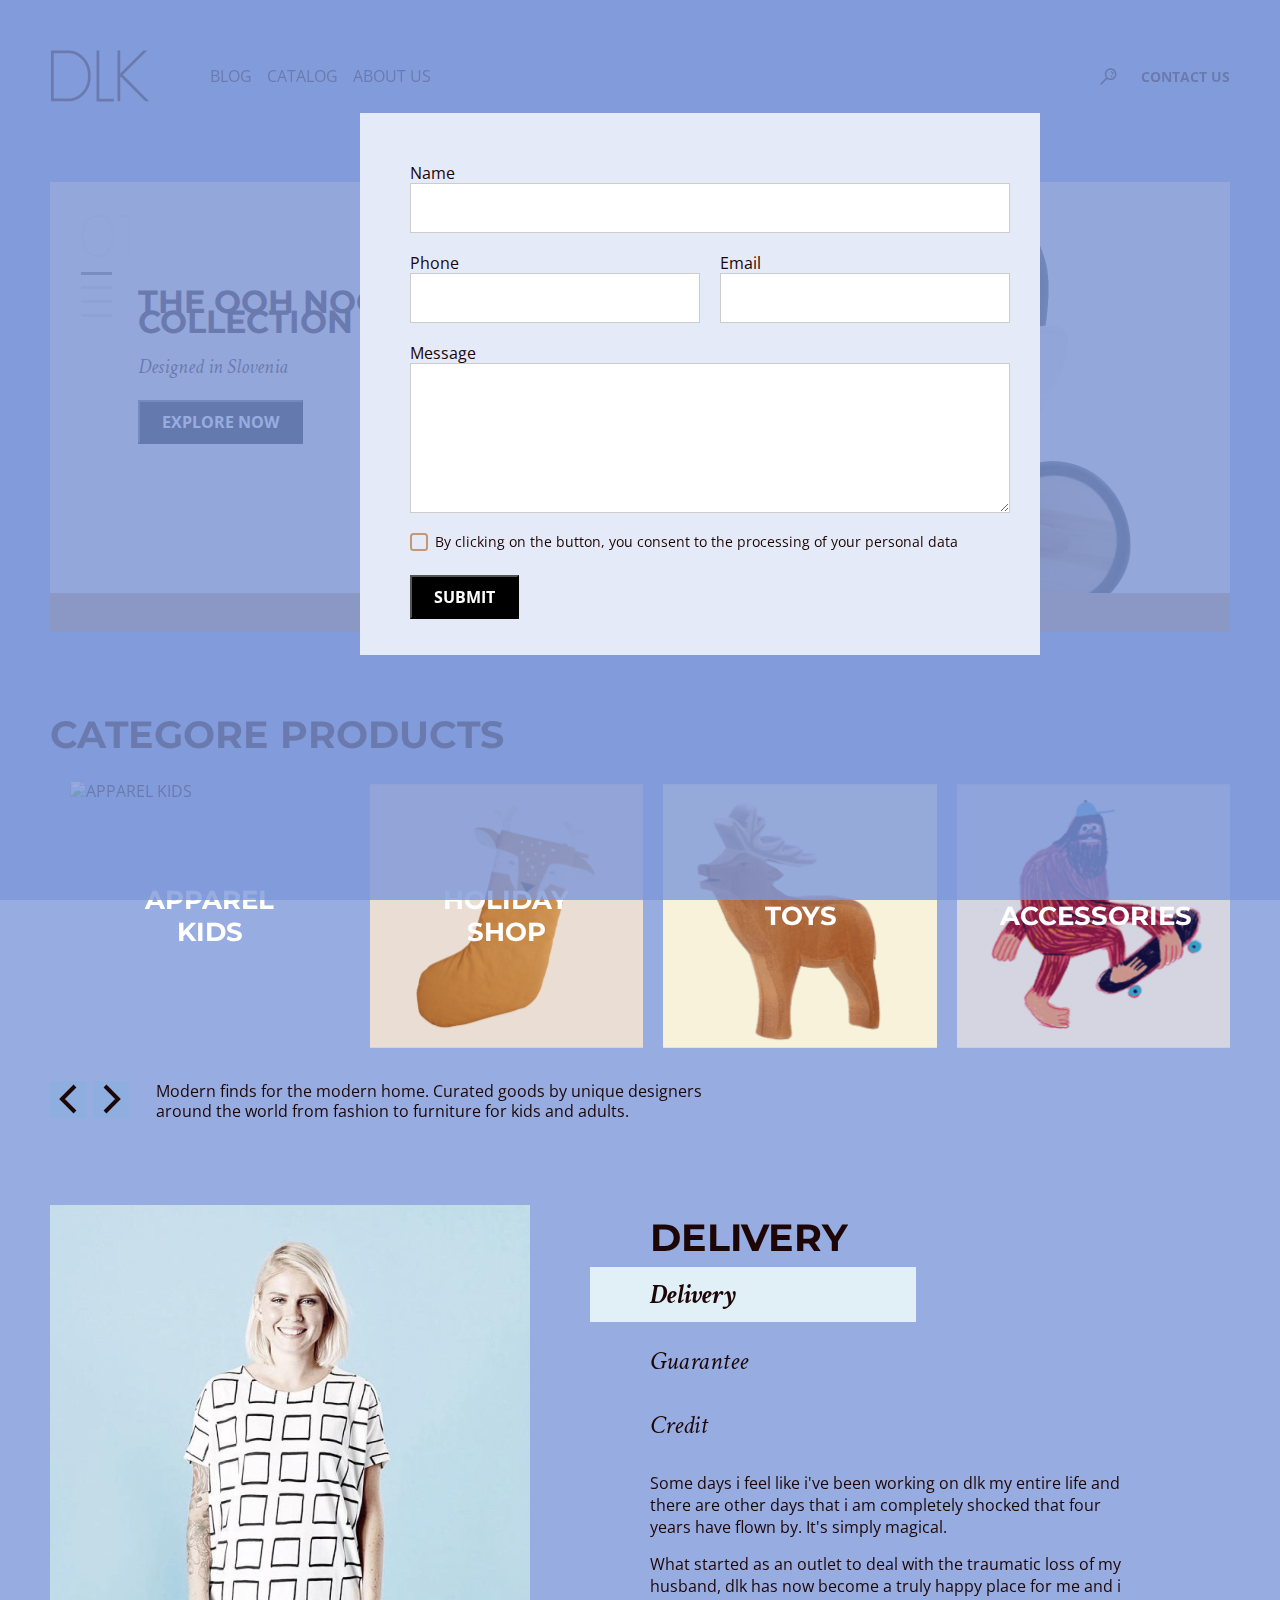
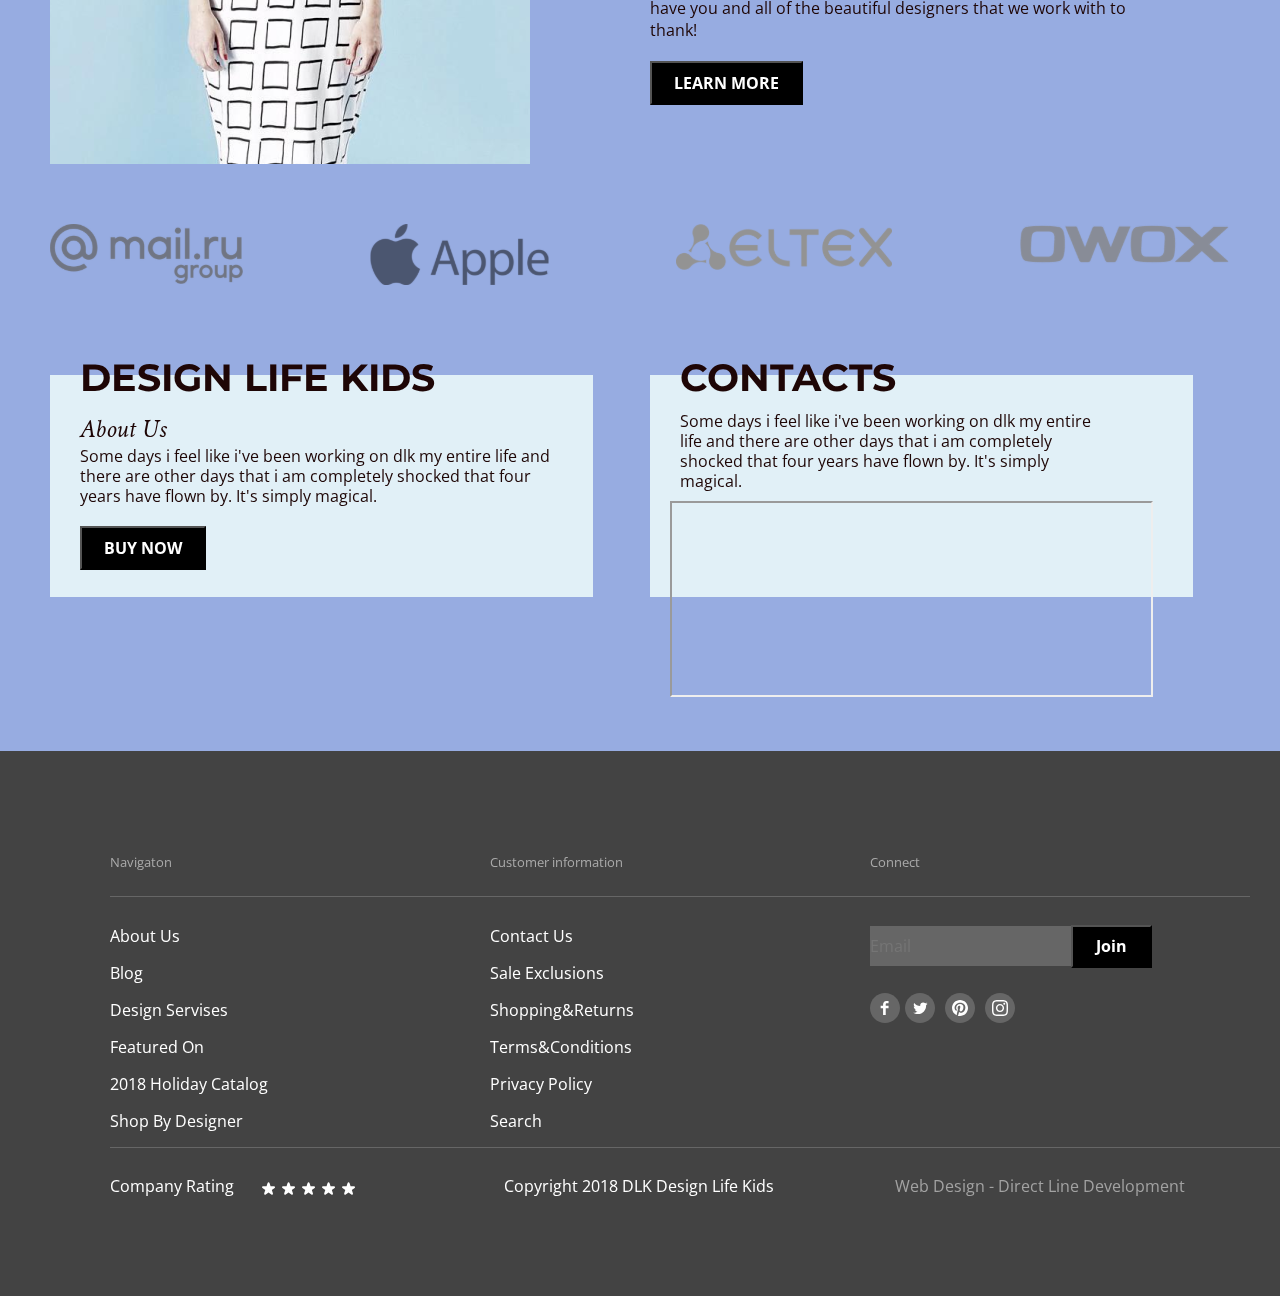
==== index.html @ 3f3bb539 "commit" ====
<!DOCTYPE html>
<html lang="en">

<head>
    <meta charset="UTF-8">
    <meta name="viewport" content="width=device-width, initial-scale=1.0">
    <link rel="preconnect" href="https://fonts.googleapis.com">
    <link rel="preconnect" href="https://fonts.gstatic.com" crossorigin>
    <link rel="preconnect" href="https://fonts.googleapis.com">
    <link rel="preconnect" href="https://fonts.gstatic.com" crossorigin>
    <link
        href="https://fonts.googleapis.com/css2?family=Crimson+Text:wght@400;700&family=Montserrat:wght@200;400;500;700&family=Open+Sans:wght@400;700&display=swap"
        rel="stylesheet">
    <link rel="stylesheet" href="./css/common.css">
    <link rel="stylesheet" href="./css/style.css">
    <link rel="stylesheet" href="./css/normolize.css">
    <title>Main</title>
</head>
<body class="backgroud">
    <header class="container header">
        <a href="./index.html">
            <img src="./icon/logo.svg" alt="logo" width="100" height="52">
        </a>
        <ul class="header__list">
            <li class="header__list-item"><a href="./blog.html">BLOG</a></li>
            <li class="header__list-item"><a href="./catalog.html">CATALOG</a></li>
            <li class="header__list-item"><a href="#">ABOUT US</a></li>
        </ul>
        <ul class="header__contact">
            <img src="./icon/search.svg" class="header__contact-found" alt="loupe" width="17" height="17">
            <li class="header__contact contact"><a href="./contact.html">CONTACT US</a></li>
        </ul>
    </header>
    <main>
        <div class="container">
            <section class="banner">
                <ul class="handle">
                    <span class="handle__swich">01</span>
                    <li class="swich active"></li>
                    <li class="swich"></li>
                    <li class="swich"></li>
                    <li class="swich"></li>
                </ul>
                <div class="title">
                    <h1>THE OOH NOO COLLECTION </h1>
                    <h2 class="title-two">Designed in Slovenia</h2>
                    <button class="btn">EXPLORE NOW</button>
                    <img src="./image/monster.png" alt="monster-title" class="monster">
                </div>
            </section>
            <div class="container subtitle">
                <p class="subtitle__text">Free (continental) USA shipping on all orders of $100 USD or more!</p>
            </div>
            <section class="container">
                <h2 class="subject">CATEGORE PRODUCTS</h2>
                <ul class="servises__list">
                    <li class="image">
                        <img src="./icon/apparel.svg" alt="APPAREL KIDS" width="280" height="270">
                        <a class="link-title" href="APPAREL KIDS">APPAREL KIDS</a>
                    </li>
                    <li class="image">
                        <img src="./icon/holiday.svg" alt="HOLIDAY SHOP" width="280" height="270">
                        <a class="link-title" href="HOLIDAY SHOP">HOLIDAY SHOP</a>
                    </li>
                    <li class="image">
                        <img src="./icon/toys.svg" alt="TOYS" width="280" height="270">
                        <a class="link" href="TOYS">TOYS</a>
                    </li>
                    <li class="image">
                        <img src="./icon/accessories.svg" alt="ACCESSORIES" width="280" height="270">
                        <a class="link__accessories" href="ACCESORIES">ACCESSORIES</a>
                    </li>
                </ul>
                <div class="control">
                    <img class="control-arrow" src="./icon/arrowleft.svg" alt="strelka left" width="37" height="37"><img
                        class="control-arrow" src="./icon/arrowright.svg" alt="strelka right" width="37" height="37">
                    <p class="desc">Modern finds for the modern home. Curated goods by unique designers around the world
                        from fashion to
                        furniture for kids and adults.</p>
                </div>
            </section>
            <div class="delivery__content">
                <section>
                    <div class="container">
                        <div class="content">
                            <h2 class="subject">DELIVERY</h2>
                            <h2 class="title__content subject__content title__allocator">Delivery</h2>
                            <h3 class="title__content subject__title-two">Guarantee</h3>
                            <h4 class="title__content subject__title-three">Credit</h4>
                            <p class="title__over">Some days i feel like i've been working on dlk my entire life and
                                there
                                are other days that i am
                                completely shocked that four years have flown by. It's simply magical.</p>
                            <p class="title__over-one">What started as an outlet to deal with the traumatic loss of my
                                husband, dlk has now become a
                                truly happy place for me and i have you and all of the beautiful designers that we work
                                with
                                to
                                thank!</p>
                            <button class="btn">LEARN MORE</button>
                        </div>
                    </div>
                </section>
                <img class="picture" src="./image/delivery.png" alt="clothing delivery" width="480" height="559">
            </div>
            <section class="socials">
                <li class="socials"><img src="./icon/mail.svg" width="193" height="60" alt="mail"></li>
                <li class="socials"><img src="./icon/apple.svg" width="179" height="61" alt="apple"></li>
                <li class="socials"><img src="./icon/eltex.svg" width="216" height="46" alt="eltex"></li>
                <li class="socials"><img src="./icon/owox.svg" width="211" height="40" alt="owox"></li>
            </section>
            <div class="about__text">
                <section class="design">
                    <div class="content__about">
                        <h1 class="subject headline__title">DESIGN LIFE KIDS</h1>
                    </div>
                    <h3 class="title__content title__about">About Us</h3>
                    <p class="title__desc">Some days i feel like i've been working on dlk my entire life and there are
                        other days that i am
                        completely shocked that four years have flown by. It's simply magical.</p>
                    <button class="btn button__click">BUY NOW</button>
                </section>
                <section class="contacts">
                    <h2 class="subject headline__title">CONTACTS</h2>
                    <p class="contact__text">Some days i feel like i've been working on dlk my entire life and there are
                        other days that i am
                        completely shocked that four years have flown by. It's simply magical.</p>
                </section>
            </div>
            <iframe class="map-widget" src="https://yandex.ru/map-widget/v1/-/CCUZICbQOC" width="560" height="400"
                frameborder="1" allowfullscreen="true"></iframe>
    </main>
    <footer class="footer background">
        <div class="container footer__wrap title__footer">
            <section class="navigaton">
                <h5 class="title__footer-list">Navigaton</h5>
                <ul class="nav-item footer__title">
                    <li class="footer__list">
                        <a class="title__footer-list-item" href="#">About Us</a>
                    </li>
                    <li class="footer__list">
                        <a class="title__footer-list-item" href="./blog.html">Blog</a>
                    </li>
                    <li class="footer__list">
                        <a class="title__footer-list-item" href="#">Design Servises</a>
                    </li>
                    <li class="footer__list">
                        <a class="title__footer-list-item" href="#">Featured On</a>
                    </li>
                    <li class="footer__list">
                        <a class="title__footer-list-item" href="#">2018 Holiday Catalog</a>
                    </li>
                    <li class="footer__list">
                        <a class="title__footer-list-item" href="#">Shop By Designer</a>
                    </li>
                </ul>
            </section>
            <section class="information">
                <h5 class="title__footer-list">Customer information</h5>
                <ul class="customer-item footer__title">
                    <li class="footer__list">
                        <a class="title__footer-list-item" href="./ContactUs.html">Contact Us</a>
                    </li>
                    <li class="footer__list">
                        <a class="title__footer-list-item" href="#">Sale Exclusions</a>
                    </li>
                    <li class="footer__list">
                        <a class="title__footer-list-item" href="#">Shopping&Returns</a>
                    </li>
                    <li class="footer__list">
                        <a class="title__footer-list-item" href="#">Terms&Conditions</a>
                    </li>
                    <li class="footer__list">
                        <a class="title__footer-list-item" href="#">Privacy Policy</a>
                    </li>
                    <li class="footer__list">
                        <a class="title__footer-list-item" href="#">Search</a>
                    </li>
                </ul>
            </section>
            <section class="connect">
                <h5 class="title__footer-list">Connect</h5>
                <ul class="connect-item footer__title footer__title-connect">
                    <div>
                        <label for="input-email"></label>
                        <input class="input__footer" type="text" id="input-email" placeholder="Email">
                        <button class="btn-footer" type="join">Join</button>
                    </div>
                    <ul class="socials-footer">
                        <li><a href="#"><img src="./icon/facebook.svg" alt="facebook"></a></li>
                        <li><a href="#"><img src="./icon/twitter.svg" alt="twitter"></li>
                        <li><a href="#"><img src="./icon/pinterest.svg" alt="pinterest"></li>
                        <li><a href="#"><img src="./icon/Instagram.svg" alt="instagram"></li>
                    </ul>
                </ul>
            </section>
        </div>
        <div class="container footer__inner-wrap">
            <div class="rating__wrap">
                <p><a class="footer__list-company" href="#">Company Rating</a></p>
                <div class="rating__group">
                    <input type="radio" id="star-5" name="rating" value="5">
                    <label class="label-rating" for="star-5" title="Супер"></label>
                    <input type="radio" id="star-4" name="rating" value="4">
                    <label class="label-rating" for="star-4" title="Хорошо"></label>
                    <input type="radio" id="star-3" name="rating" value="3">
                    <label class="label-rating" for="star-3" title="Пойдёт"></label>
                    <input type="radio" id="star-2" name="rating" value="2">
                    <label class="label-rating" for="star-2" title="Не очень"></label>
                    <input type="radio" id="star-1" name="rating" value="1">
                    <label class="label-rating" for="star-1" title="Все плохо"></label>
                </div>
            </div>
            <p class="footer__list-item">Copyright 2018 DLK Design Life Kids</p>
            <p><a class="footer__list-connect" href="#">Web Design - Direct Line Development</a></p>
        </div>
    </footer>
        <section class="popup backgroud">
            <h2 class="hidden">Popup</h2>
            <div class="popup__color">
            <form action="#" class="popup-form">
                <div class="label__wrapper">
                    <label for="input-name">Name</label>
                    <input class="input-popup" type="name" id="input-name">
                </div>
                <div class="fieldself-double">
                    <div class="fieldself-phone">
                        <label for="input-phone">Phone</label>
                        <input class="input-popup-double" type="tel" id="input-phone">
                    </div>
                    <div class="fieldself-email">
                        <label for="input-email">Email</label>
                        <input class="input-popup-double" type="text" id="input-email">
                    </div>
                </div>
                <div class="field-inner__wrap">
                    <label for="input-message">Message</label>
                    <textarea class="input-message" id="input-message"></textarea>
                </div>
                <div class="popup__text">
                    <input type="checkbox" class="custom-checkbox" id="input-click">
                    <label class="popup-click" for="input-click">By clicking on the button, you consent to the
                        processing of your personal data</label>
                </div>
                <button type="submit" class="btn">SUBMIT</button>
            </form>
            </div>
            <button type="button" class="popup-close"></button>
        </section>
    <script src="./js/script.js"></script>
</body>
</html>
---- css/common.css ----
/*стилизация базовая*/
* {
    margin: 0;
    padding: 0;
    box-sizing: border-box;
}

.container {
    max-width: 1180px;
    margin: 0 auto;
}

body {
    font-family: 'Open Sans', sans-serif;
    font-weight: 400;
    font-size: 16px;
    line-height: 20px;
    color: #1E0606;
}

.btn {
    font-family: 'Open Sans';
    font-weight: 700;
    line-height: 22px;
    max-width: max-content;
    color: #FFFFFF;
    background: #000000;
    margin-top: 20px;
    padding: 9px 22px;
}

img {
    display: block;
    max-width: 100%;
}


.subject{
    font-family: 'Montserrat';
    font-style: normal;
    font-weight: 700;
    font-size: 38px;
    line-height: 46px;
    color: #1E0606;
}

.title__content {
    font-family: 'Crimson Text';
    font-style: italic;
    font-weight: 400;
    font-size: 26px;
    line-height: 34px;
}

li {
    list-style-type: none;
}

a {
    text-decoration: none;
    color: #1E0606;
}

.undotted {
    list-style-type: none;
    margin: 0;
    padding: 0;
}

/*Стилизация хедера*/

.header {
    display: flex;
    align-items: center;
    margin-top: 50px;
}

.header__list {
    display: flex;
    margin-left: 60px;
    margin-right: auto;
}

.header__list-item {
    margin-right: 15px;
}

.contact {
    font-weight: 700;
    font-size: 14px;
    line-height: 19px;
}

.header__contact {
    display: flex;
    align-items: center;
}

.header__contact-found {
    margin-right: 24px;
}

/*Стилизация футера*/

.footer {
    margin-top: 50px;
    padding: 100px 110px;
}

.background {
    background: #434343;
}

.footer__wrap {
    display: flex;
    flex-wrap: nowrap;
    justify-content: space-between;
    
}

.title__footer {
    font-family: 'Open Sans';
    font-style: normal;
    font-weight: 400;
    font-size: 16px;
    line-height: 22px;
}

.title__footer-list-item {
    font-weight: 400;
    color: #FFFFFF;
}

.title__footer-list {
    font-weight: 400;
    color: #AAAAAA;
}

.nav-item {
    margin-top: 23px;
}

.customer-item {
    margin-top: 23px;
}

.footer__title {
    border-top: 1px solid #666666;
    width: 380px;
    padding-top: 28px;
}

.footer__list {
    margin-bottom: 15px;
}

.footer__list-company {
    font-weight: 400;
    margin-right: 25px;
    color: #FFFFFF;
}

.footer__list-item {
    font-weight: 400;
    margin-right: 121px;
    color: #FFFFFF;
}

.footer__list-connect {
    font-weight: 400;
    color: #A2A2A2;
}

.connect-item {
    margin-top: 23px;
}

.input__footer {
    border: #666666;
    background: #666666;
    font-size: 16px;
    height: 40px;
}

.socials-footer {
    display: flex;
    gap: 5px;
    margin-top: 25px;
}

.btn-footer {
    font-family: 'Open Sans';
    font-weight: 700;
    color: #FFFFFF;
    background: #000000;
    padding: 9px 22px;
    width: 81px;
    height: 43px;
    margin-left: -5px;
}

.footer__inner-wrap {
    display: flex;
    border-top: 1px solid #666666;
    width: 1180px;
    padding-top: 28px;
}

.rating__wrap {
    border: none;
    padding: 0;
    display: flex;
    align-items: center;
    position: relative;
    margin-right: 142px;
}

.rating__group {
    position: relative;
    margin: 0 0;
    margin-top: 4px;
    -webkit-box-orient: horizontal; 
    -webkit-box-direction: reverse; 
    -ms-flex-direction: row-reverse; 
    flex-direction: row-reverse; 
    display: flex; 
    -webkit-box-align: center; 
    -ms-flex-align: center; 
    align-items: center; 
    margin-left: 3px;
}

.label-rating { 
    width: 13px; 
    height: 13px; 
}

.rating__group:not(:checked) > input {
    display: none;
}

.rating__group:not(:checked) > label {
    float: right; 
    cursor: pointer; 
    font-size: 17px; 
    margin-right: 7px;
    background-image: url('../icon/staroff.svg');
    background-size: cover;
    width: 13px;
    height: 13px;
}

.rating__group:not(:checked) > label:before {
    content: '';
    position: absolute; 
    width: 13px; 
    height: 13px; 
    top: 0; 
}

.rating__group > input:checked ~ label {
    color: #FFFFFF; 
    background-image: url('../icon/staron.svg');
    width: 13px;
    height: 13px;
}

.rating__group:not(:checked) > label:hover,
.rating__group:not(:checked) > label:hover ~ label {
    background-image: url('../icon/starhover.svg');
    background-repeat: no-repeat; 
    width: 13px; 
    height: 13px; 
    color: #FFFFFF;   
}

.rating__group > input:checked + label:hover,
.rating__group > input:checked + label:hover ~ label,
.rating__group > input:checked ~ label:hover,
.rating__group > input:checked ~ label:hover ~ label,
.rating__group > label:hover ~ input:checked ~ label {
    background-image: url('../icon/starhover.svg');
    width: 13px;
    height: 13px;
}

.rating__group > label:active {
    position: relative;
    opacity: 0.5;
}
---- css/style.css ----
/*Стилизация мэйна*/

.banner {
    position: relative;
    height: 411px;
    background-color: #EEE4DB;
    display: flex;
    margin-top: 80px;
    z-index: 1;
}

.handle {
    display: flex;
    flex-direction: column;
}

.handle__swich {
    font-family: 'Montserrat';
    font-style: normal;
    font-weight: 200;
    font-size: 60px;
    line-height: 73px;
    margin-left: 28px;
    margin-top: 17px;
    color: rgba(30, 6, 6, 0.05);
}

.swich {
    width: 31px;
    height: 3px;
    margin-left: 31px;
    margin-bottom: 11px;
    background-color: #D6CAC2;
}

.active {
    background: rgba(30, 6, 6, 0.6);
}

.subtitle {
    background: #C29974;
    margin-bottom: 80px;
    top: 603px;
}

.subtitle__text {
    font-family: Open Sans;
    font-style: Bold;
    font-size: 12px;
    line-height: 17px;
    color: #FFFFFF;
    text-align: center;
    padding-top: 11px;
    padding-bottom: 11px;
}

.title {
    font-family: 'Montserrat';
    font-style: normal;
    margin-top: 89px;
    width: 307px;
    height: 88px;
}

.title-two {
    font-family: 'Crimson Text';
    font-style: italic;
    font-weight: 400;
    font-size: 20px; 
    line-height: 26px;
    color: #1E0606;
}

.servises__list {
    display: flex;
}

.monster {
    position: absolute;
    top: -50px;
    left: 445px;
}

.image {
    position: relative;
    margin-top: 23px;
    margin-left: 20px;
    
}

.link-title {
    font-family: 'Montserrat';
    font-style: normal;
    font-weight: 700;
    font-size: 26px;
    line-height: 32px;
    text-align: center;
    position: absolute;
    left: 26.79%;
    right: 27.14%;
    top: 38.15%;
    bottom: 38.15%;
    color: #FFFFFF;
}

.link {
    font-family: 'Montserrat';
    font-style: normal;
    font-weight: 700;
    font-size: 26px;
    line-height: 32px;
    text-transform: uppercase;
    position: absolute;
    left: 37.14%;
    right: 37.5%;
    top: 44.07%;
    bottom: 44.07%;
    color: #FFFFFF;
}

.link__accessories {
    font-family: 'Montserrat';
    font-style: normal;
    font-weight: 700;
    font-size: 26px;
    line-height: 32px;
    text-transform: uppercase;
    position: absolute;
    left: 15.71%;
    right: 15.71%;
    top: 44.07%;
    bottom: 44.07%;
    color: #FFFFFF;
}

.control {
    display: flex;
}

.control-arrow {
    margin-top: 30px;
    margin-right: 6px;
}

.desc {
    font-family: 'Open Sans';
    font-style: normal;
    margin-left: 20px;
    margin-top: 30px;
    width: 580px;
    height: 44px;
}

.delivery__content {
    margin-top: 90px;
}

.picture {
   margin-top: -500px;
}

.content {
    margin-left: 600px;
    flex-direction: column;
    
}

.title__over{
    font-family: 'Open Sans';
    font-style: normal;
    font-weight: 400;
    font-size: 16px;
    line-height: 22px;
    width: 480px;
    height: 66px;
    margin-top: 30px;
}

.title__over-one {
    font-family: 'Open Sans';
    font-style: normal;
    font-weight: 400;
    font-size: 16px;
    line-height: 22px;
    width: 480px;
    height: 88px;
    margin-top: 15px;
}

.subject__content {
    font-weight: 700;
    padding: 11px;
    margin-top: 6px;
    color: #1E0606;
}

.subject__title-two {
    margin-top: 22px;
}

.subject__title-three {
    margin-top: 30px;
}

.title__allocator {
    background: #E1F0F7;
    width: 326px;
    height: 55px;
    padding-left: 60px;
    margin-left: -60px;
}

.socials {
    display: flex;
    margin-top: 30px;
    justify-content: space-between;
}

.about__text {
    display: flex;
    margin-top: 90px;
}

.design {
    background: #E1F0F7;
}

.headline__title {
    margin: -20px;
    margin-left: 30px;
}

.title__desc {
    width: 483px;
    margin-left: 30px;
}

.content__about {
    width: 543px;
}

.title__about {
    margin-top: 31px;
    margin-left: 30px;
}

.button__click {
    margin-left: 30px;
    margin-bottom: 27px;
}

.contacts {
    width: 543px;
    margin-left: 57px;
    background: #E1F0F7;
}

.contact__text {
    width: 483px; 
    padding: 30px;
}

.map-widget {
    width: 483px;
    height: 196px;
    margin-top: -96px;
    margin-left: 620px;
}


/*popup*/

.popup__color {
    position: fixed;
    top: 0;
    right: 0;
    bottom: 0;
    left: 0;
    z-index: 3;
    left: 360px;
    top: 113px;
}

.popup { 
    position: absolute;

    z-index: 4;
}

.backgroud {
    position: fixed;
    top: 0;
    right: 0;
    bottom: 0;
    left: 0;
    background: rgba(125, 151, 218, 0.8);
    z-index: 2;
}

.hidden {
    display: none;
}

.popup-form {
    width: 680px;
    height: 542px;
    padding: 50px;
    z-index: 4;
    background: #E5EAF8;
}

.label__wrapper {
    display: flex;
    flex-direction: column;
}

.fieldself-double {
    display: flex;
    justify-content: space-between;
    margin-top: 20px;
}

.fieldself-phone {
    display: flex;
    flex-direction: column;
}

.fieldself-email {
    display: flex;
    flex-direction: column;
    margin-left: 20px;
}

.field-inner__wrap {
    display: flex;
    flex-direction: column;
    margin-top: 20px;
}

.popup__text {
    margin-top: 20px;
}

.custom-checkbox {
    position: absolute;
    z-index: -1;
    opacity: 0;
}

.custom-checkbox+label {
    display: inline-flex;
    align-items: center;
    user-select: none;
}

.custom-checkbox+label::before {
    content: '';
    display: inline-block;
    width: 1em;
    height: 1em;
    flex-shrink: 0;
    flex-grow: 0;
    border: 2px solid #C29974;
    border-radius: 0.25em;
    margin-right: 0.5em;
    background-repeat: no-repeat;
    background-position: center center;
    background-size: 50% 50%;
}

.custom-checkbox:checked+label::before {
    width: 15px;
    height: 15px;
    background-image: url('../icon/checkmark.svg');
}

.popup-click {
    font-weight: 400;
    font-size: 14px;
    line-height: 16px;
}

.popup-close:not(:checked) > label {
    background-image: url('../icon/crossoff.svg');
    background-size: cover;
    width: 15px;
    height: 15px;
}

.popup-close:not(:checked) > label::before {
    content: '';
    position: absolute;
    width: 15px;
    height: 15px;
    top: 0;
}

.popup__close > input:checked ~ label {
    color: #FFFFFF;
    background-image: url('../icon/crosson.svg'); 
    width: 15px;
    height: 15px;
}

.popup-close:not(:checked) > label:hover,
.popup-close:not(:checked) > label:hover ~ label {
    background-image: url('../icon/crosshover.svg');
    width: 15px; 
    height: 15px; 
    color: #FFFFFF;   
}    

.popup-close > input:checked + label:hover,
.popup-close > input:checked + label:hover ~ label,
.popup-close > input:checked ~ label:hover,
.popup-close > input:checked ~ label:hover ~ label,
.popup-close > label:hover ~ input:checked ~ label {
    background-image: url('../icon/crosshover.svg');
    width: 15px;
    height: 15px;
}

.popup-close > label:active {
    position: relative;
    opacity: 0.5;
}

input {
    border: 1px solid rgba(0, 0, 0, 0.2);
}

.input-popup {
    width: 600px;
    height: 50px;
}

.input-popup-double {
    width: 290px;
    height: 50px;
}

.input-message {
    width: 600px;
    height: 150px;
} 

textarea {
    border: 1px solid rgba(0, 0, 0, 0.2);
}

.popup-close {
    position: absolute;
    top: 1px;
    left: 658px;
    border: none;
    background: none;
}
---- css/normolize.css ----
/*! normalize.css v8.0.1 | MIT License | github.com/necolas/normalize.css */

/* Document
   ========================================================================== */

/**
 * 1. Correct the line height in all browsers.
 * 2. Prevent adjustments of font size after orientation changes in iOS.
 */

 html {
    line-height: 1.15; /* 1 */
    -webkit-text-size-adjust: 100%; /* 2 */
  }
  
  /* Sections
     ========================================================================== */
  
  /**
   * Remove the margin in all browsers.
   */
  
  body {
    margin: 0;
  }
  
  /**
   * Render the `main` element consistently in IE.
   */
  
  main {
    display: block;
  }
  
  /**
   * Correct the font size and margin on `h1` elements within `section` and
   * `article` contexts in Chrome, Firefox, and Safari.
   */
  
  h1 {
    font-size: 2em;
    margin: 0.67em 0;
  }
  
  /* Grouping content
     ========================================================================== */
  
  /**
   * 1. Add the correct box sizing in Firefox.
   * 2. Show the overflow in Edge and IE.
   */
  
  hr {
    box-sizing: content-box; /* 1 */
    height: 0; /* 1 */
    overflow: visible; /* 2 */
  }
  
  /**
   * 1. Correct the inheritance and scaling of font size in all browsers.
   * 2. Correct the odd `em` font sizing in all browsers.
   */
  
  pre {
    font-family: monospace, monospace; /* 1 */
    font-size: 1em; /* 2 */
  }
  
  /* Text-level semantics
     ========================================================================== */
  
  /**
   * Remove the gray background on active links in IE 10.
   */
  
  a {
    background-color: transparent;
  }
  
  /**
   * 1. Remove the bottom border in Chrome 57-
   * 2. Add the correct text decoration in Chrome, Edge, IE, Opera, and Safari.
   */
  
  abbr[title] {
    border-bottom: none; /* 1 */
    text-decoration: underline; /* 2 */
    text-decoration: underline dotted; /* 2 */
  }
  
  /**
   * Add the correct font weight in Chrome, Edge, and Safari.
   */
  
  b,
  strong {
    font-weight: bolder;
  }
  
  /**
   * 1. Correct the inheritance and scaling of font size in all browsers.
   * 2. Correct the odd `em` font sizing in all browsers.
   */
  
  code,
  kbd,
  samp {
    font-family: monospace, monospace; /* 1 */
    font-size: 1em; /* 2 */
  }
  
  /**
   * Add the correct font size in all browsers.
   */
  
  small {
    font-size: 80%;
  }
  
  /**
   * Prevent `sub` and `sup` elements from affecting the line height in
   * all browsers.
   */
  
  sub,
  sup {
    font-size: 75%;
    line-height: 0;
    position: relative;
    vertical-align: baseline;
  }
  
  sub {
    bottom: -0.25em;
  }
  
  sup {
    top: -0.5em;
  }
  
  /* Embedded content
     ========================================================================== */
  
  /**
   * Remove the border on images inside links in IE 10.
   */
  
  img {
    border-style: none;
  }
  
  /* Forms
     ========================================================================== */
  
  /**
   * 1. Change the font styles in all browsers.
   * 2. Remove the margin in Firefox and Safari.
   */
  
  button,
  input,
  optgroup,
  select,
  textarea {
    font-family: inherit; /* 1 */
    font-size: 100%; /* 1 */
    line-height: 1.15; /* 1 */
    margin: 0; /* 2 */
  }
  
  /**
   * Show the overflow in IE.
   * 1. Show the overflow in Edge.
   */
  
  button,
  input { /* 1 */
    overflow: visible;
  }
  
  /**
   * Remove the inheritance of text transform in Edge, Firefox, and IE.
   * 1. Remove the inheritance of text transform in Firefox.
   */
  
  button,
  select { /* 1 */
    text-transform: none;
  }
  
  /**
   * Correct the inability to style clickable types in iOS and Safari.
   */
  
  button,
  [type="button"],
  [type="reset"],
  [type="submit"] {
    -webkit-appearance: button;
  }
  
  /**
   * Remove the inner border and padding in Firefox.
   */
  
  button::-moz-focus-inner,
  [type="button"]::-moz-focus-inner,
  [type="reset"]::-moz-focus-inner,
  [type="submit"]::-moz-focus-inner {
    border-style: none;
    padding: 0;
  }
  
  /**
   * Restore the focus styles unset by the previous rule.
   */
  
  button:-moz-focusring,
  [type="button"]:-moz-focusring,
  [type="reset"]:-moz-focusring,
  [type="submit"]:-moz-focusring {
    outline: 1px dotted ButtonText;
  }
  
  /**
   * Correct the padding in Firefox.
   */
  
  fieldset {
    padding: 0.35em 0.75em 0.625em;
  }
  
  /**
   * 1. Correct the text wrapping in Edge and IE.
   * 2. Correct the color inheritance from `fieldset` elements in IE.
   * 3. Remove the padding so developers are not caught out when they zero out
   *    `fieldset` elements in all browsers.
   */
  
  legend {
    box-sizing: border-box; /* 1 */
    color: inherit; /* 2 */
    display: table; /* 1 */
    max-width: 100%; /* 1 */
    padding: 0; /* 3 */
    white-space: normal; /* 1 */
  }
  
  /**
   * Add the correct vertical alignment in Chrome, Firefox, and Opera.
   */
  
  progress {
    vertical-align: baseline;
  }
  
  /**
   * Remove the default vertical scrollbar in IE 10+.
   */
  
  textarea {
    overflow: auto;
  }
  
  /**
   * 1. Add the correct box sizing in IE 10.
   * 2. Remove the padding in IE 10.
   */
  
  [type="checkbox"],
  [type="radio"] {
    box-sizing: border-box; /* 1 */
    padding: 0; /* 2 */
  }
  
  /**
   * Correct the cursor style of increment and decrement buttons in Chrome.
   */
  
  [type="number"]::-webkit-inner-spin-button,
  [type="number"]::-webkit-outer-spin-button {
    height: auto;
  }
  
  /**
   * 1. Correct the odd appearance in Chrome and Safari.
   * 2. Correct the outline style in Safari.
   */
  
  [type="search"] {
    -webkit-appearance: textfield; /* 1 */
    outline-offset: -2px; /* 2 */
  }
  
  /**
   * Remove the inner padding in Chrome and Safari on macOS.
   */
  
  [type="search"]::-webkit-search-decoration {
    -webkit-appearance: none;
  }
  
  /**
   * 1. Correct the inability to style clickable types in iOS and Safari.
   * 2. Change font properties to `inherit` in Safari.
   */
  
  ::-webkit-file-upload-button {
    -webkit-appearance: button; /* 1 */
    font: inherit; /* 2 */
  }
  
  /* Interactive
     ========================================================================== */
  
  /*
   * Add the correct display in Edge, IE 10+, and Firefox.
   */
  
  details {
    display: block;
  }
  
  /*
   * Add the correct display in all browsers.
   */
  
  summary {
    display: list-item;
  }
  
  /* Misc
     ========================================================================== */
  
  /**
   * Add the correct display in IE 10+.
   */
  
  template {
    display: none;
  }
  
  /**
   * Add the correct display in IE 10.
   */
  
  [hidden] {
    display: none;
  }
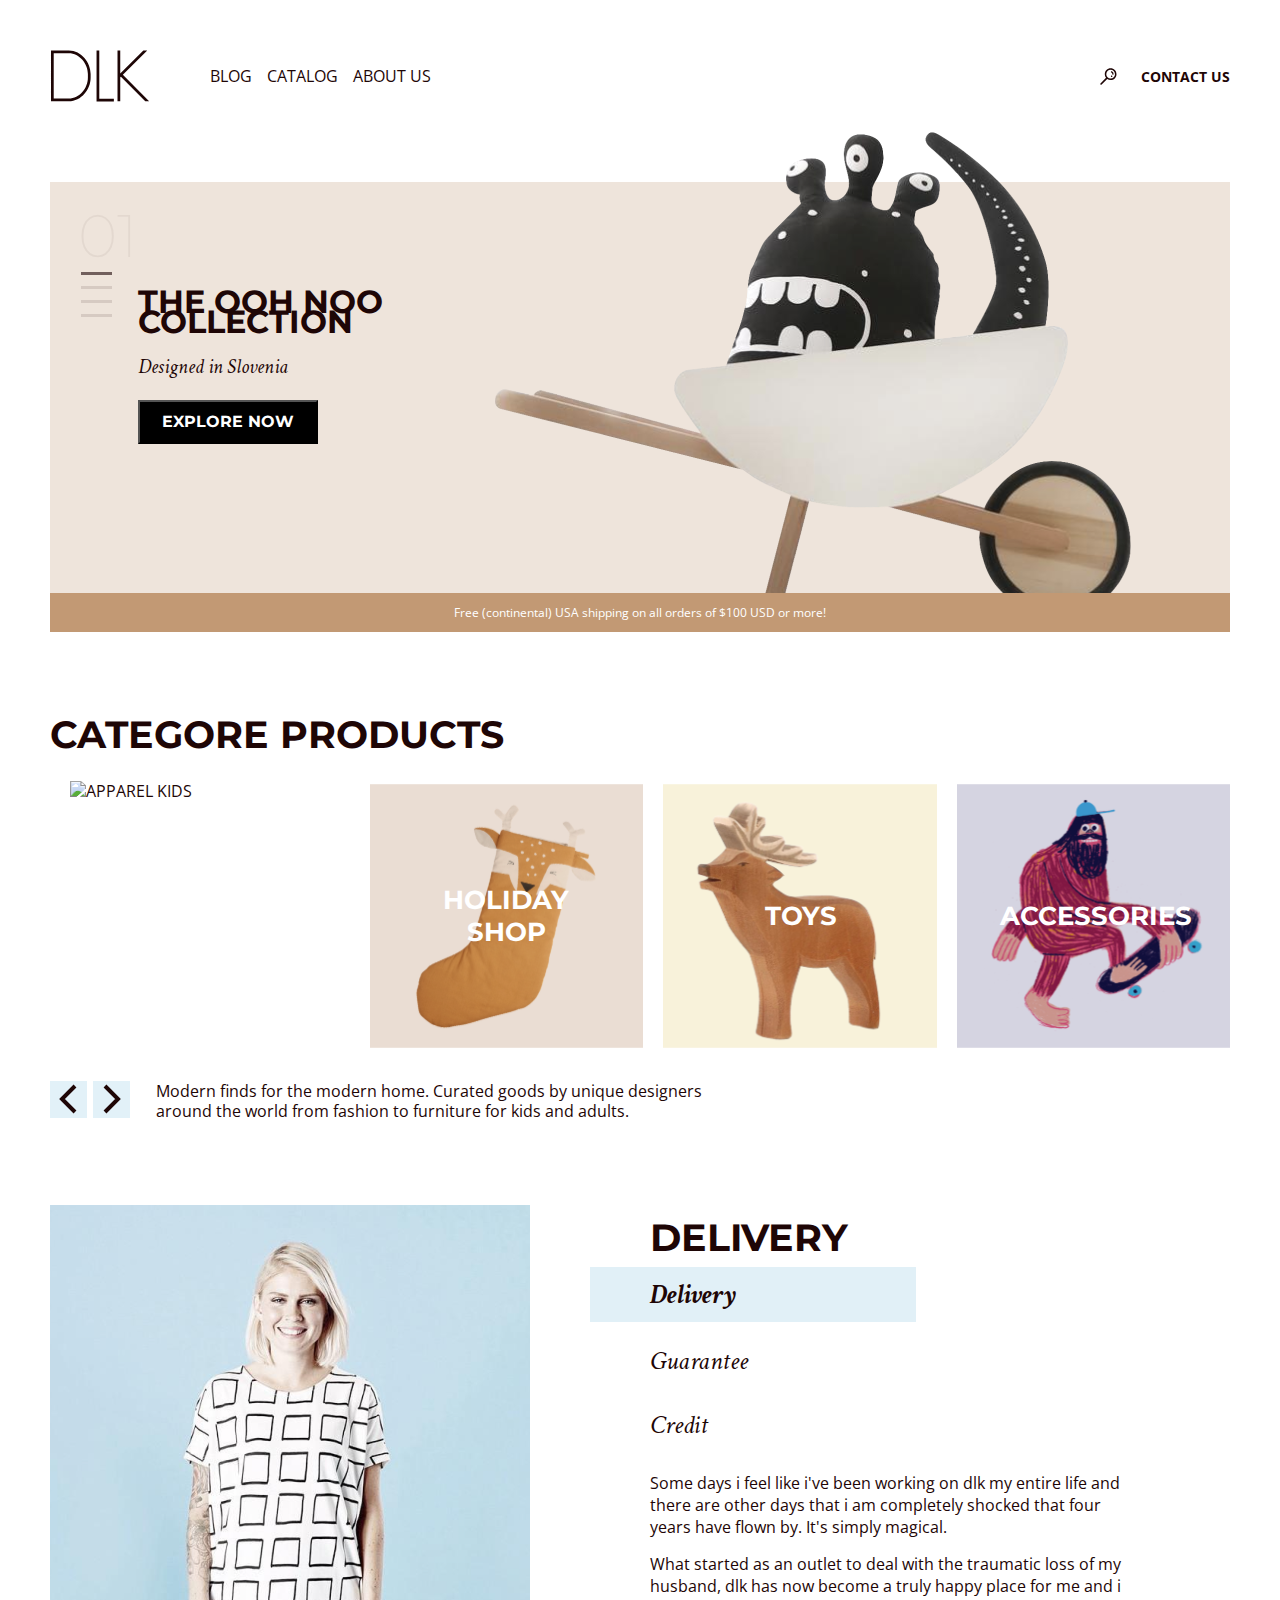
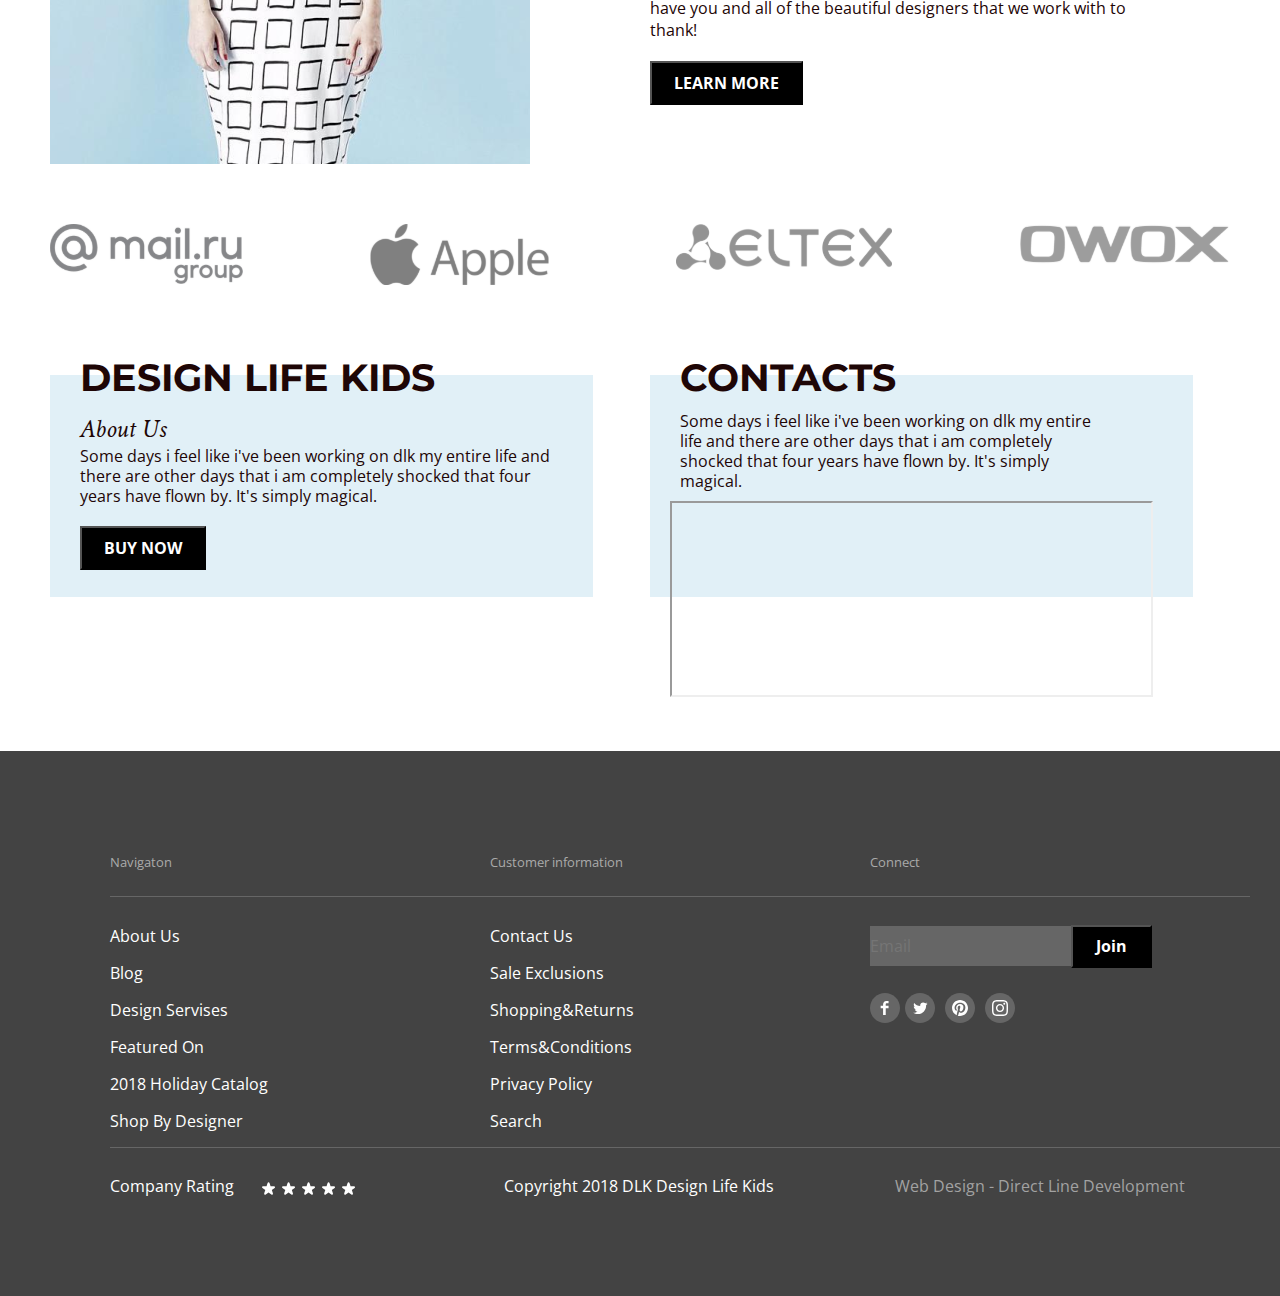
==== commit 937927d2: "consultation" ====
--- a/index.html
+++ b/index.html
@@ -16,7 +16,7 @@
     <link rel="stylesheet" href="./css/normolize.css">
     <title>Main</title>
 </head>
-<body class="backgroud">
+<body>
     <header class="container header">
         <a href="./index.html">
             <img src="./icon/logo.svg" alt="logo" width="100" height="52">
@@ -215,38 +215,37 @@
             <p><a class="footer__list-connect" href="#">Web Design - Direct Line Development</a></p>
         </div>
     </footer>
-        <section class="popup backgroud">
+        <section class="popup">
             <h2 class="hidden">Popup</h2>
-            <div class="popup__color">
-            <form action="#" class="popup-form">
-                <div class="label__wrapper">
-                    <label for="input-name">Name</label>
-                    <input class="input-popup" type="name" id="input-name">
-                </div>
-                <div class="fieldself-double">
-                    <div class="fieldself-phone">
-                        <label for="input-phone">Phone</label>
-                        <input class="input-popup-double" type="tel" id="input-phone">
-                    </div>
-                    <div class="fieldself-email">
-                        <label for="input-email">Email</label>
-                        <input class="input-popup-double" type="text" id="input-email">
-                    </div>
-                </div>
-                <div class="field-inner__wrap">
-                    <label for="input-message">Message</label>
-                    <textarea class="input-message" id="input-message"></textarea>
-                </div>
-                <div class="popup__text">
-                    <input type="checkbox" class="custom-checkbox" id="input-click">
-                    <label class="popup-click" for="input-click">By clicking on the button, you consent to the
-                        processing of your personal data</label>
-                </div>
-                <button type="submit" class="btn">SUBMIT</button>
-            </form>
-            </div>
+                <form action="#" class="popup-form">
+                    <div class="label__wrapper">
+                        <label for="input-name">Name</label>
+                        <input class="input-popup" type="name" id="input-name">
+                    </div>
+                    <div class="fieldself-double">
+                        <div class="fieldself-phone">
+                            <label for="input-phone">Phone</label>
+                            <input class="input-popup-double" type="tel" id="input-phone">
+                        </div>
+                        <div class="fieldself-email">
+                            <label for="input-email">Email</label>
+                            <input class="input-popup-double" type="text" id="input-email">
+                        </div>
+                    </div>
+                    <div class="field-inner__wrap">
+                        <label for="input-message">Message</label>
+                        <textarea class="input-message" id="input-message"></textarea>
+                    </div>
+                    <div class="popup__text">
+                        <input type="checkbox" class="custom-checkbox" id="input-click">
+                        <label class="popup-click" for="input-click">By clicking on the button, you consent to the
+                            processing of your personal data</label>
+                    </div>
+                    <button type="submit" class="btn">SUBMIT</button>
+                </form>
             <button type="button" class="popup-close"></button>
         </section>
+        <div class="popup__color"></div>
     <script src="./js/script.js"></script>
 </body>
 </html>--- a/css/common.css
+++ b/css/common.css
@@ -19,7 +19,6 @@
 }
 
 .btn {
-    font-family: 'Open Sans';
     font-weight: 700;
     line-height: 22px;
     max-width: max-content;
--- a/css/style.css
+++ b/css/style.css
@@ -271,30 +271,22 @@
 /*popup*/
 
 .popup__color {
+    display: none;
     position: fixed;
     top: 0;
     right: 0;
     bottom: 0;
     left: 0;
     z-index: 3;
-    left: 360px;
-    top: 113px;
+    background: rgba(125, 151, 218, 0.8);
 }
 
 .popup { 
-    position: absolute;
-
-    z-index: 4;
-}
-
-.backgroud {
-    position: fixed;
-    top: 0;
-    right: 0;
-    bottom: 0;
-    left: 0;
-    background: rgba(125, 151, 218, 0.8);
-    z-index: 2;
+    display: none;
+    position: absolute;
+    top: 50%;
+    left: 30%;
+    z-index: 99;
 }
 
 .hidden {
@@ -450,8 +442,8 @@
 
 .popup-close {
     position: absolute;
-    top: 1px;
-    left: 658px;
+    top: 113px;
+    left: 1050px;
     border: none;
     background: none;
 }
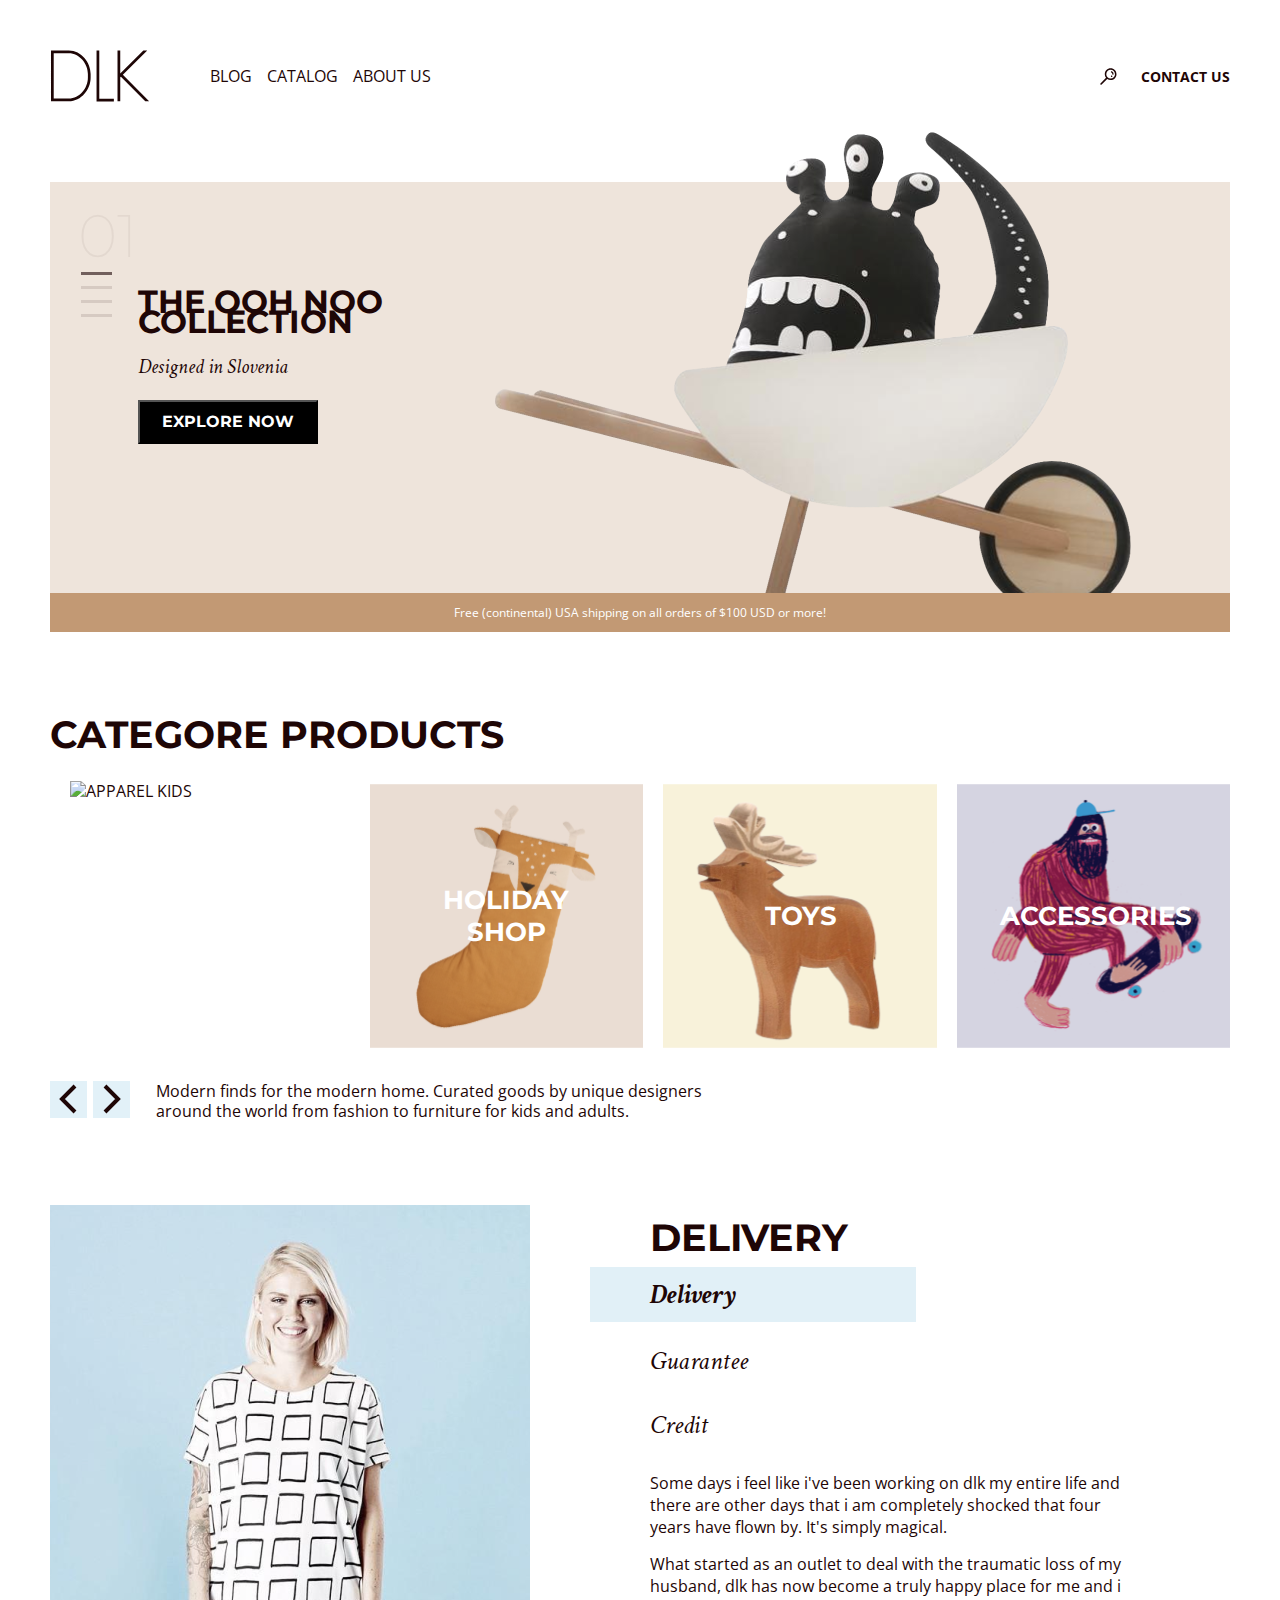
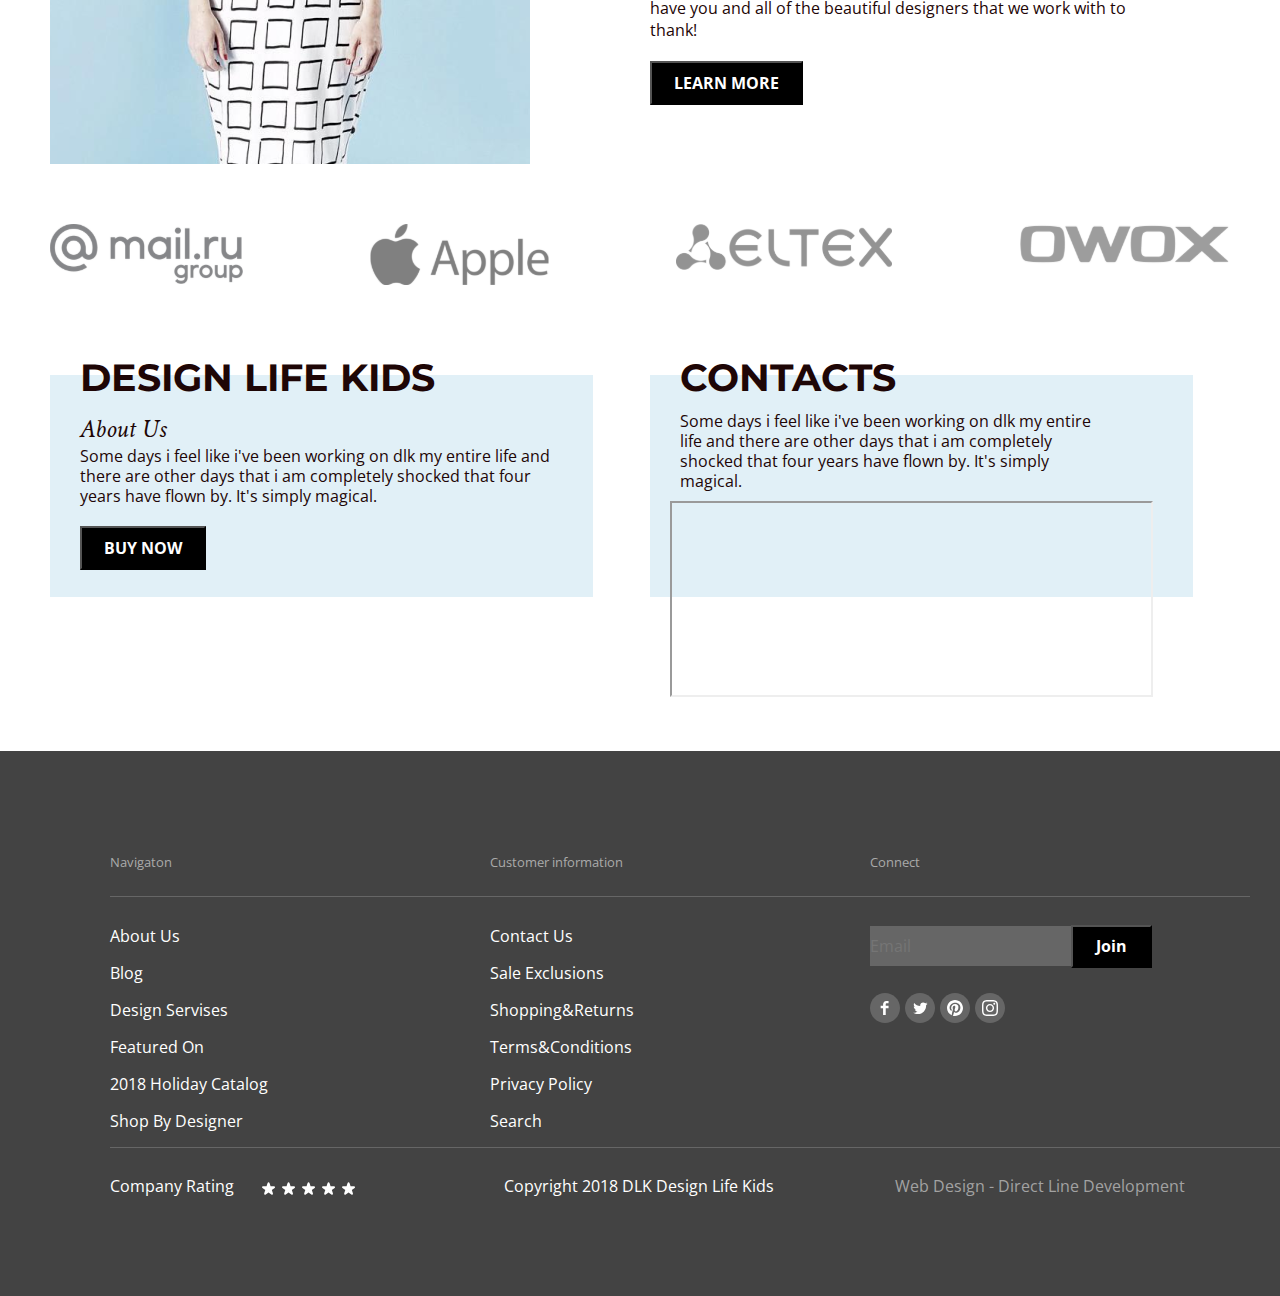
==== commit 22a50a70: "commit" ====
--- a/index.html
+++ b/index.html
@@ -1,6 +1,5 @@
 <!DOCTYPE html>
 <html lang="en">
-
 <head>
     <meta charset="UTF-8">
     <meta name="viewport" content="width=device-width, initial-scale=1.0">
@@ -19,16 +18,16 @@
 <body>
     <header class="container header">
         <a href="./index.html">
-            <img src="./icon/logo.svg" alt="logo" width="100" height="52">
+            <img class="header-logo" src="./icon/logo.svg" alt="logo" width="100" height="52">
         </a>
         <ul class="header__list">
-            <li class="header__list-item"><a href="./blog.html">BLOG</a></li>
-            <li class="header__list-item"><a href="./catalog.html">CATALOG</a></li>
-            <li class="header__list-item"><a href="#">ABOUT US</a></li>
+            <li class="header__list-item header-blog"><a href="./blog.html">BLOG</a></li>
+            <li class="header__list-item header-catalog"><a href="./catalog.html">CATALOG</a></li>
+            <li class="header__list-item header-about"><a href="#">ABOUT US</a></li>
         </ul>
         <ul class="header__contact">
-            <img src="./icon/search.svg" class="header__contact-found" alt="loupe" width="17" height="17">
-            <li class="header__contact contact"><a href="./contact.html">CONTACT US</a></li>
+            <li><img src="./icon/search.svg" class="header__contact-found" alt="loupe" width="17" height="17"></li>
+            <li class="contact"><a href="./contact.html">CONTACT US</a></li>
         </ul>
     </header>
     <main>
@@ -42,9 +41,9 @@
                     <li class="swich"></li>
                 </ul>
                 <div class="title">
-                    <h1>THE OOH NOO COLLECTION </h1>
+                    <h1 class="title__banner">THE OOH NOO COLLECTION </h1>
                     <h2 class="title-two">Designed in Slovenia</h2>
-                    <button class="btn">EXPLORE NOW</button>
+                    <button type="button" class="btn btn__js">EXPLORE NOW</button>
                     <img src="./image/monster.png" alt="monster-title" class="monster">
                 </div>
             </section>
@@ -64,7 +63,7 @@
                     </li>
                     <li class="image">
                         <img src="./icon/toys.svg" alt="TOYS" width="280" height="270">
-                        <a class="link" href="TOYS">TOYS</a>
+                        <a class="link" href="./toys.html">TOYS</a>
                     </li>
                     <li class="image">
                         <img src="./icon/accessories.svg" alt="ACCESSORIES" width="280" height="270">
@@ -97,13 +96,14 @@
                                 with
                                 to
                                 thank!</p>
-                            <button class="btn">LEARN MORE</button>
+                            <button type="button" class="btn">LEARN MORE</button>
                         </div>
                     </div>
                 </section>
                 <img class="picture" src="./image/delivery.png" alt="clothing delivery" width="480" height="559">
             </div>
             <section class="socials">
+                <h2 class="socials-title">Socials</h2>
                 <li class="socials"><img src="./icon/mail.svg" width="193" height="60" alt="mail"></li>
                 <li class="socials"><img src="./icon/apple.svg" width="179" height="61" alt="apple"></li>
                 <li class="socials"><img src="./icon/eltex.svg" width="216" height="46" alt="eltex"></li>
@@ -112,13 +112,13 @@
             <div class="about__text">
                 <section class="design">
                     <div class="content__about">
-                        <h1 class="subject headline__title">DESIGN LIFE KIDS</h1>
+                        <h2 class="subject headline__title">DESIGN LIFE KIDS</h2>
                     </div>
-                    <h3 class="title__content title__about">About Us</h3>
+                    <p class="title__content title__about">About Us</p>
                     <p class="title__desc">Some days i feel like i've been working on dlk my entire life and there are
                         other days that i am
                         completely shocked that four years have flown by. It's simply magical.</p>
-                    <button class="btn button__click">BUY NOW</button>
+                    <button type="button" class="btn button__click">BUY NOW</button>
                 </section>
                 <section class="contacts">
                     <h2 class="subject headline__title">CONTACTS</h2>
@@ -188,9 +188,9 @@
                     </div>
                     <ul class="socials-footer">
                         <li><a href="#"><img src="./icon/facebook.svg" alt="facebook"></a></li>
-                        <li><a href="#"><img src="./icon/twitter.svg" alt="twitter"></li>
-                        <li><a href="#"><img src="./icon/pinterest.svg" alt="pinterest"></li>
-                        <li><a href="#"><img src="./icon/Instagram.svg" alt="instagram"></li>
+                        <li><a href="https://investor.twitterinc.com/"><img src="./icon/twitter.svg" alt="twitter"></a></li>
+                        <li><a href="https://ru.pinterest.com/"><img src="./icon/pinterest.svg" alt="pinterest"></a></li>
+                        <li><a href="#"><img src="./icon/Instagram.svg" alt="instagram"></a></li>
                     </ul>
                 </ul>
             </section>
@@ -215,37 +215,40 @@
             <p><a class="footer__list-connect" href="#">Web Design - Direct Line Development</a></p>
         </div>
     </footer>
-        <section class="popup">
-            <h2 class="hidden">Popup</h2>
-                <form action="#" class="popup-form">
-                    <div class="label__wrapper">
-                        <label for="input-name">Name</label>
-                        <input class="input-popup" type="name" id="input-name">
-                    </div>
-                    <div class="fieldself-double">
-                        <div class="fieldself-phone">
-                            <label for="input-phone">Phone</label>
-                            <input class="input-popup-double" type="tel" id="input-phone">
-                        </div>
-                        <div class="fieldself-email">
-                            <label for="input-email">Email</label>
-                            <input class="input-popup-double" type="text" id="input-email">
-                        </div>
-                    </div>
-                    <div class="field-inner__wrap">
-                        <label for="input-message">Message</label>
-                        <textarea class="input-message" id="input-message"></textarea>
-                    </div>
-                    <div class="popup__text">
-                        <input type="checkbox" class="custom-checkbox" id="input-click">
-                        <label class="popup-click" for="input-click">By clicking on the button, you consent to the
-                            processing of your personal data</label>
-                    </div>
-                    <button type="submit" class="btn">SUBMIT</button>
-                </form>
-            <button type="button" class="popup-close"></button>
-        </section>
-        <div class="popup__color"></div>
+            
+            <section class="popup">
+                <div class="popup__wrapper">
+                    <h2 class="hidden">Popup</h2>
+                    <form action="#" class="popup-form">
+                        <div class="label__wrapper">
+                            <label for="input-name">Name</label>
+                            <input class="input-popup" type="name" id="input-name">
+                        </div>
+                        <div class="fieldself-double">
+                            <div class="fieldself-phone">
+                                <label for="input-phone">Phone</label>
+                                <input class="input-popup-double" type="tel" id="input-phone">
+                            </div>
+                            <div class="fieldself-email">
+                                <label for="input-email">Email</label>
+                                <input class="input-popup-double" type="text" id="input-email">
+                            </div>
+                        </div>
+                        <div class="field-inner__wrap">
+                            <label for="input-message">Message</label>
+                            <textarea class="input-message" id="input-message"></textarea>
+                        </div>
+                        <div class="popup__text">
+                            <input type="checkbox" class="custom-checkbox" id="input-click">
+                            <label class="popup-click" for="input-click">By clicking on the button, you consent to the
+                                processing of your personal data</label>
+                        </div>
+                        <button type="submit" class="btn">SUBMIT</button>
+                    </form>
+                <button type="button" class="popup-close"></button>
+                </div>
+                <div class="popup__color"></div>
+            </section>
     <script src="./js/script.js"></script>
 </body>
 </html>--- a/css/common.css
+++ b/css/common.css
@@ -84,6 +84,22 @@
     margin-right: 15px;
 }
 
+.header-logo:hover {
+    opacity: 0.5;
+}
+
+.header-blog:hover {
+    opacity: 0.5;
+}
+
+.header-catalog:hover {
+    opacity: 0.5;
+}
+
+.header-about:hover {
+    opacity: 0.5;
+}
+
 .contact {
     font-weight: 700;
     font-size: 14px;
@@ -95,6 +111,10 @@
     align-items: center;
 }
 
+.header__contact:hover {
+    opacity: 0.5;
+}
+
 .header__contact-found {
     margin-right: 24px;
 }
@@ -114,7 +134,6 @@
     display: flex;
     flex-wrap: nowrap;
     justify-content: space-between;
-    
 }
 
 .title__footer {
--- a/css/style.css
+++ b/css/style.css
@@ -214,6 +214,10 @@
     display: flex;
     margin-top: 30px;
     justify-content: space-between;
+}
+
+.socials-title {
+    display: none;
 }
 
 .about__text {
@@ -372,51 +376,6 @@
     line-height: 16px;
 }
 
-.popup-close:not(:checked) > label {
-    background-image: url('../icon/crossoff.svg');
-    background-size: cover;
-    width: 15px;
-    height: 15px;
-}
-
-.popup-close:not(:checked) > label::before {
-    content: '';
-    position: absolute;
-    width: 15px;
-    height: 15px;
-    top: 0;
-}
-
-.popup__close > input:checked ~ label {
-    color: #FFFFFF;
-    background-image: url('../icon/crosson.svg'); 
-    width: 15px;
-    height: 15px;
-}
-
-.popup-close:not(:checked) > label:hover,
-.popup-close:not(:checked) > label:hover ~ label {
-    background-image: url('../icon/crosshover.svg');
-    width: 15px; 
-    height: 15px; 
-    color: #FFFFFF;   
-}    
-
-.popup-close > input:checked + label:hover,
-.popup-close > input:checked + label:hover ~ label,
-.popup-close > input:checked ~ label:hover,
-.popup-close > input:checked ~ label:hover ~ label,
-.popup-close > label:hover ~ input:checked ~ label {
-    background-image: url('../icon/crosshover.svg');
-    width: 15px;
-    height: 15px;
-}
-
-.popup-close > label:active {
-    position: relative;
-    opacity: 0.5;
-}
-
 input {
     border: 1px solid rgba(0, 0, 0, 0.2);
 }
@@ -440,10 +399,4 @@
     border: 1px solid rgba(0, 0, 0, 0.2);
 }
 
-.popup-close {
-    position: absolute;
-    top: 113px;
-    left: 1050px;
-    border: none;
-    background: none;
-}
+
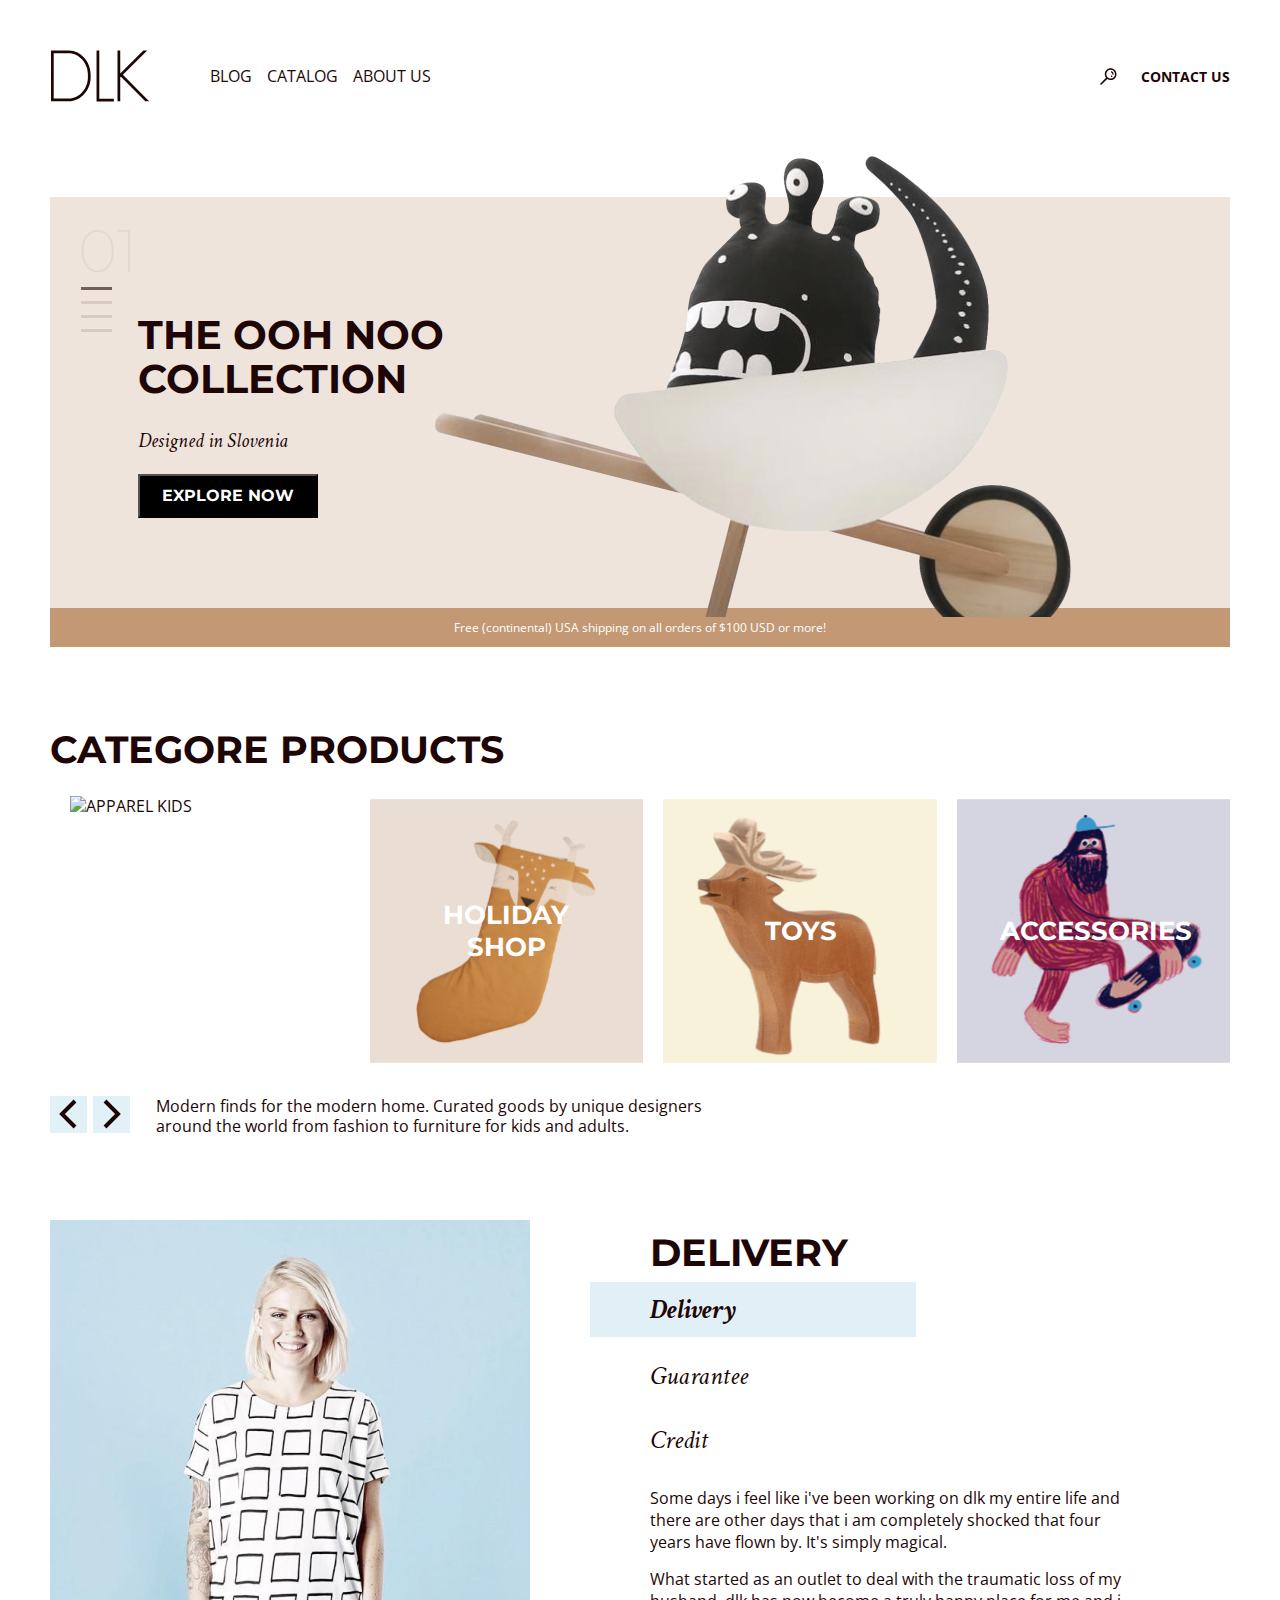
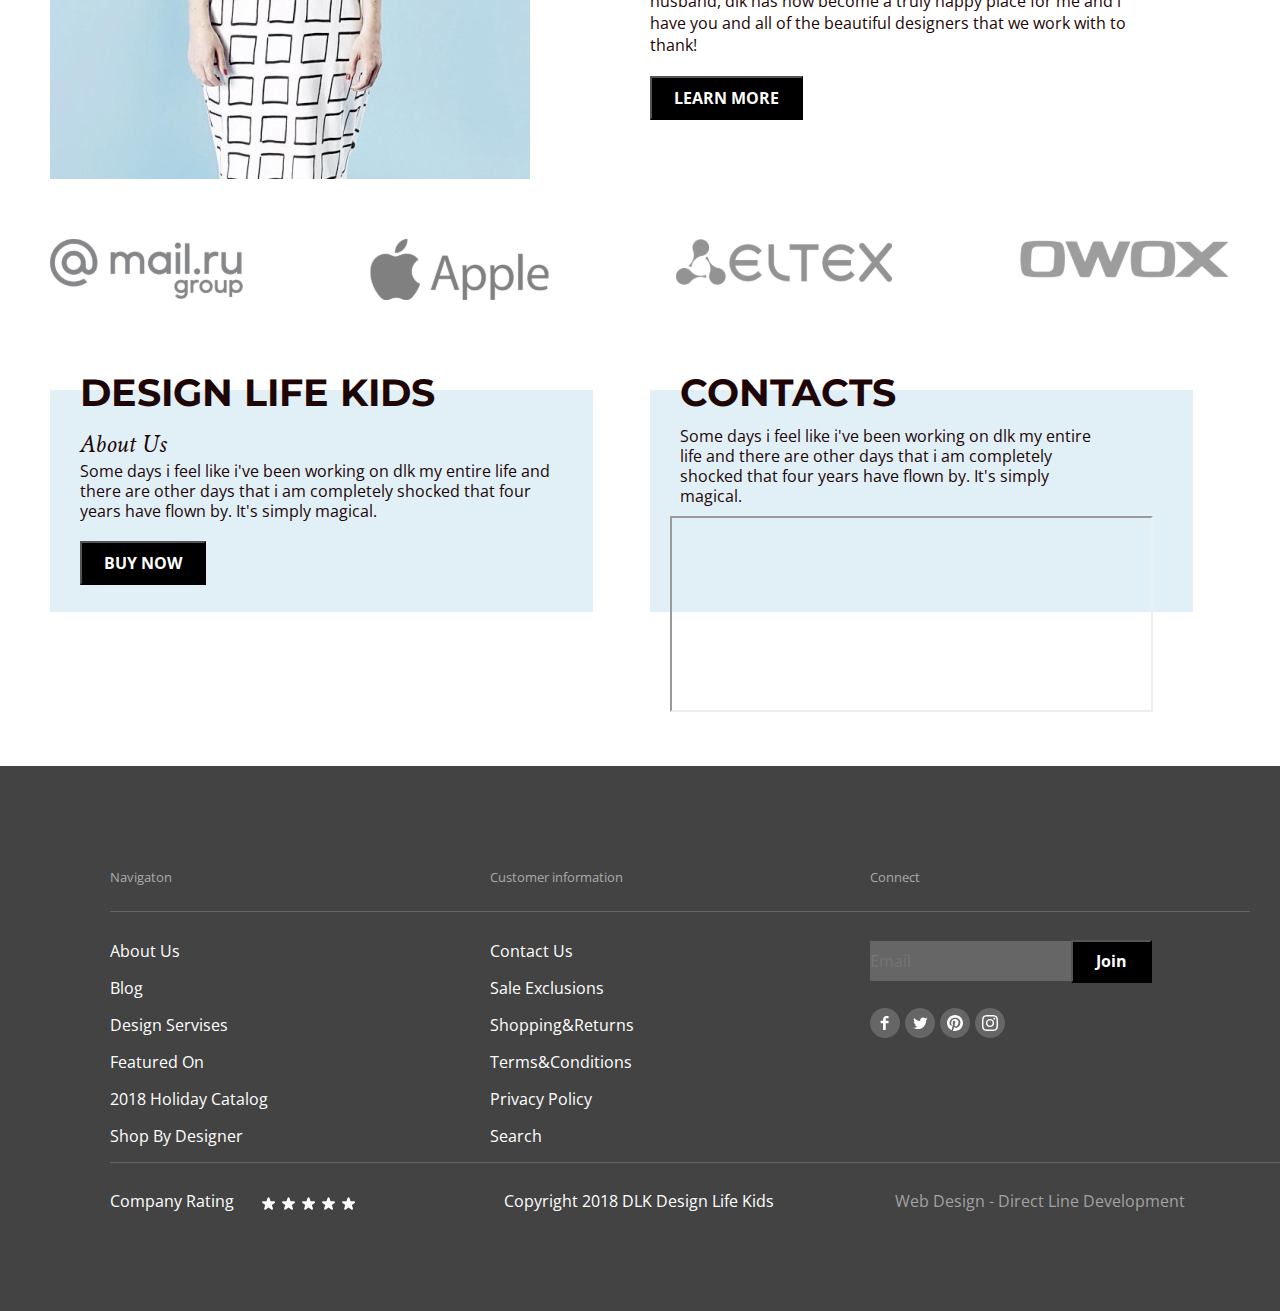
==== commit 5402de4c: "commit" ====
--- a/index.html
+++ b/index.html
@@ -55,19 +55,19 @@
                 <ul class="servises__list">
                     <li class="image">
                         <img src="./icon/apparel.svg" alt="APPAREL KIDS" width="280" height="270">
-                        <a class="link-title" href="APPAREL KIDS">APPAREL KIDS</a>
+                        <a class="link-title link-active" href="APPAREL KIDS">APPAREL KIDS</a>
                     </li>
                     <li class="image">
                         <img src="./icon/holiday.svg" alt="HOLIDAY SHOP" width="280" height="270">
-                        <a class="link-title" href="HOLIDAY SHOP">HOLIDAY SHOP</a>
+                        <a class="link-title link-active" href="HOLIDAY SHOP">HOLIDAY SHOP</a>
                     </li>
                     <li class="image">
                         <img src="./icon/toys.svg" alt="TOYS" width="280" height="270">
-                        <a class="link" href="./toys.html">TOYS</a>
+                        <a class="link link-active" href="./toys.html">TOYS</a>
                     </li>
                     <li class="image">
                         <img src="./icon/accessories.svg" alt="ACCESSORIES" width="280" height="270">
-                        <a class="link__accessories" href="ACCESORIES">ACCESSORIES</a>
+                        <a class="link__accessories link-active" href="ACCESORIES">ACCESSORIES</a>
                     </li>
                 </ul>
                 <div class="control">
@@ -159,7 +159,7 @@
                 <h5 class="title__footer-list">Customer information</h5>
                 <ul class="customer-item footer__title">
                     <li class="footer__list">
-                        <a class="title__footer-list-item" href="./ContactUs.html">Contact Us</a>
+                        <a class="title__footer-list-item" href="/contact.html">Contact Us</a>
                     </li>
                     <li class="footer__list">
                         <a class="title__footer-list-item" href="#">Sale Exclusions</a>
@@ -212,7 +212,7 @@
                 </div>
             </div>
             <p class="footer__list-item">Copyright 2018 DLK Design Life Kids</p>
-            <p><a class="footer__list-connect" href="#">Web Design - Direct Line Development</a></p>
+            <p class="footer__list-connect">Web Design - Direct Line Development</p>
         </div>
     </footer>
             
--- a/css/common.css
+++ b/css/common.css
@@ -88,16 +88,32 @@
     opacity: 0.5;
 }
 
+.header-logo:active {
+    opacity: 0;
+}
+
 .header-blog:hover {
     opacity: 0.5;
 }
 
+.header-blog:active {
+    opacity: 0;
+}
+
 .header-catalog:hover {
     opacity: 0.5;
 }
 
+.header-catalog:active {
+    opacity: 0;
+}
+
 .header-about:hover {
     opacity: 0.5;
+}
+
+.header-about:active {
+    opacity: 0;
 }
 
 .contact {
@@ -113,6 +129,10 @@
 
 .header__contact:hover {
     opacity: 0.5;
+}
+
+.header__contact:active {
+    opacity: 0;
 }
 
 .header__contact-found {
--- a/css/style.css
+++ b/css/style.css
@@ -5,7 +5,7 @@
     height: 411px;
     background-color: #EEE4DB;
     display: flex;
-    margin-top: 80px;
+    margin-top: 95px;
     z-index: 1;
 }
 
@@ -31,6 +31,11 @@
     margin-left: 31px;
     margin-bottom: 11px;
     background-color: #D6CAC2;
+}
+
+.swich:hover {
+    cursor: pointer;
+    background: rgba(30, 6, 6, 0.6);
 }
 
 .active {
@@ -62,6 +67,14 @@
     height: 88px;
 }
 
+.title__banner {
+    font-family: 'Montserrat';
+    font-style: normal;
+    font-weight: 700;
+    font-size: 40px;
+    line-height: 110%;
+}
+
 .title-two {
     font-family: 'Crimson Text';
     font-style: italic;
@@ -77,8 +90,8 @@
 
 .monster {
     position: absolute;
-    top: -50px;
-    left: 445px;
+    top: -41px;
+    left: 385px;
 }
 
 .image {
@@ -131,6 +144,14 @@
     top: 44.07%;
     bottom: 44.07%;
     color: #FFFFFF;
+}
+
+.link-active:hover {
+    text-decoration: underline;
+}
+
+.link-active:focus {
+    text-decoration: underline;
 }
 
 .control {
@@ -275,7 +296,6 @@
 /*popup*/
 
 .popup__color {
-    display: none;
     position: fixed;
     top: 0;
     right: 0;
@@ -284,13 +304,78 @@
     z-index: 3;
     background: rgba(125, 151, 218, 0.8);
 }
+.popup__wrapper {
+    display: flex;
+    z-index: 10;
+}
 
 .popup { 
     display: none;
     position: absolute;
-    top: 50%;
+    top: 20%;
     left: 30%;
     z-index: 99;
+}
+
+.open {
+    display: flex;
+}
+
+.popup-close {
+    margin-left: 10px;
+    background: none;
+    background-image: url('../icon/cross.svg');
+    background-repeat: no-repeat;
+    width: 15px;
+    height: 15px;
+    border: none;
+}
+
+.popup-close::not(:checked) > input {
+    display: none;
+}
+
+.popup-close:not(:checked) > label {
+    float: right;
+    cursor: pointer;
+    background-image: url('../icon/crossoff.svg');
+    background-size: cover;
+    width: 15px;
+    height: 15px;
+}
+
+.popup-close:not(:checked) > label:before {
+    content:'';
+    width: 15px;
+    height: 15px;
+}
+
+.popup-close > input:checked ~ label {
+    color: #FFFFFF; 
+    background-image: url('../icon/crosson.svg');
+    width: 15px;
+    height: 15px;   
+}
+
+.popup-close:not(:checked) > label:hover,
+.popup-close:not(:checked) > label:hover ~ label {
+    background-image: url('../icon/crosshover.svg');
+    background-repeat: no-repeat;
+    width: 13px; 
+    height: 13px; 
+    color: #FFFFFF;   
+}
+
+.popup-close > input:checked + label:hover,
+.popup-close > input:checked + label:hover ~ label,
+.popup-close > input:checked ~ label:hover,
+.popup-close > input:checked ~ label:hover ~ label,
+.popup-close > label:hover ~ input:checked ~ label {
+    background-image: url('../icon/crosshover.svg');
+}
+
+.popup-close:hover {
+    opacity: 0.5;
 }
 
 .hidden {
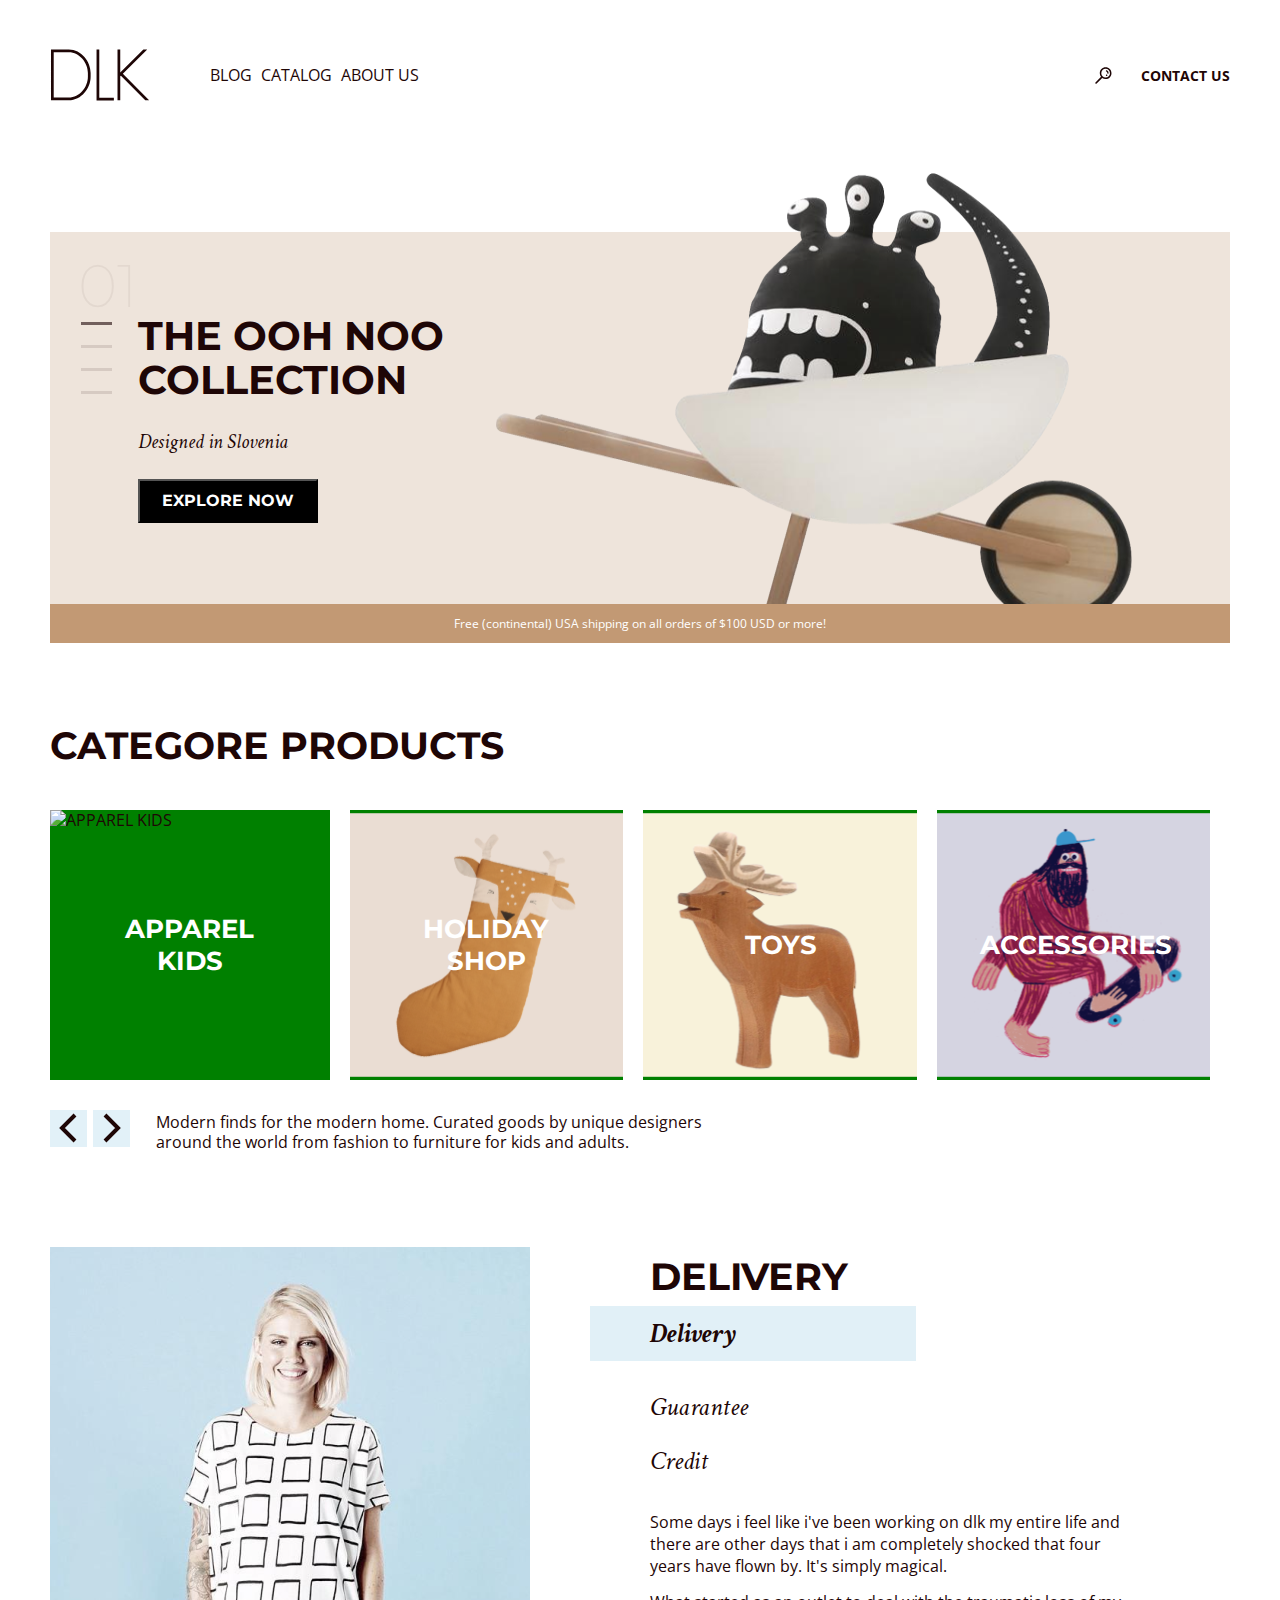
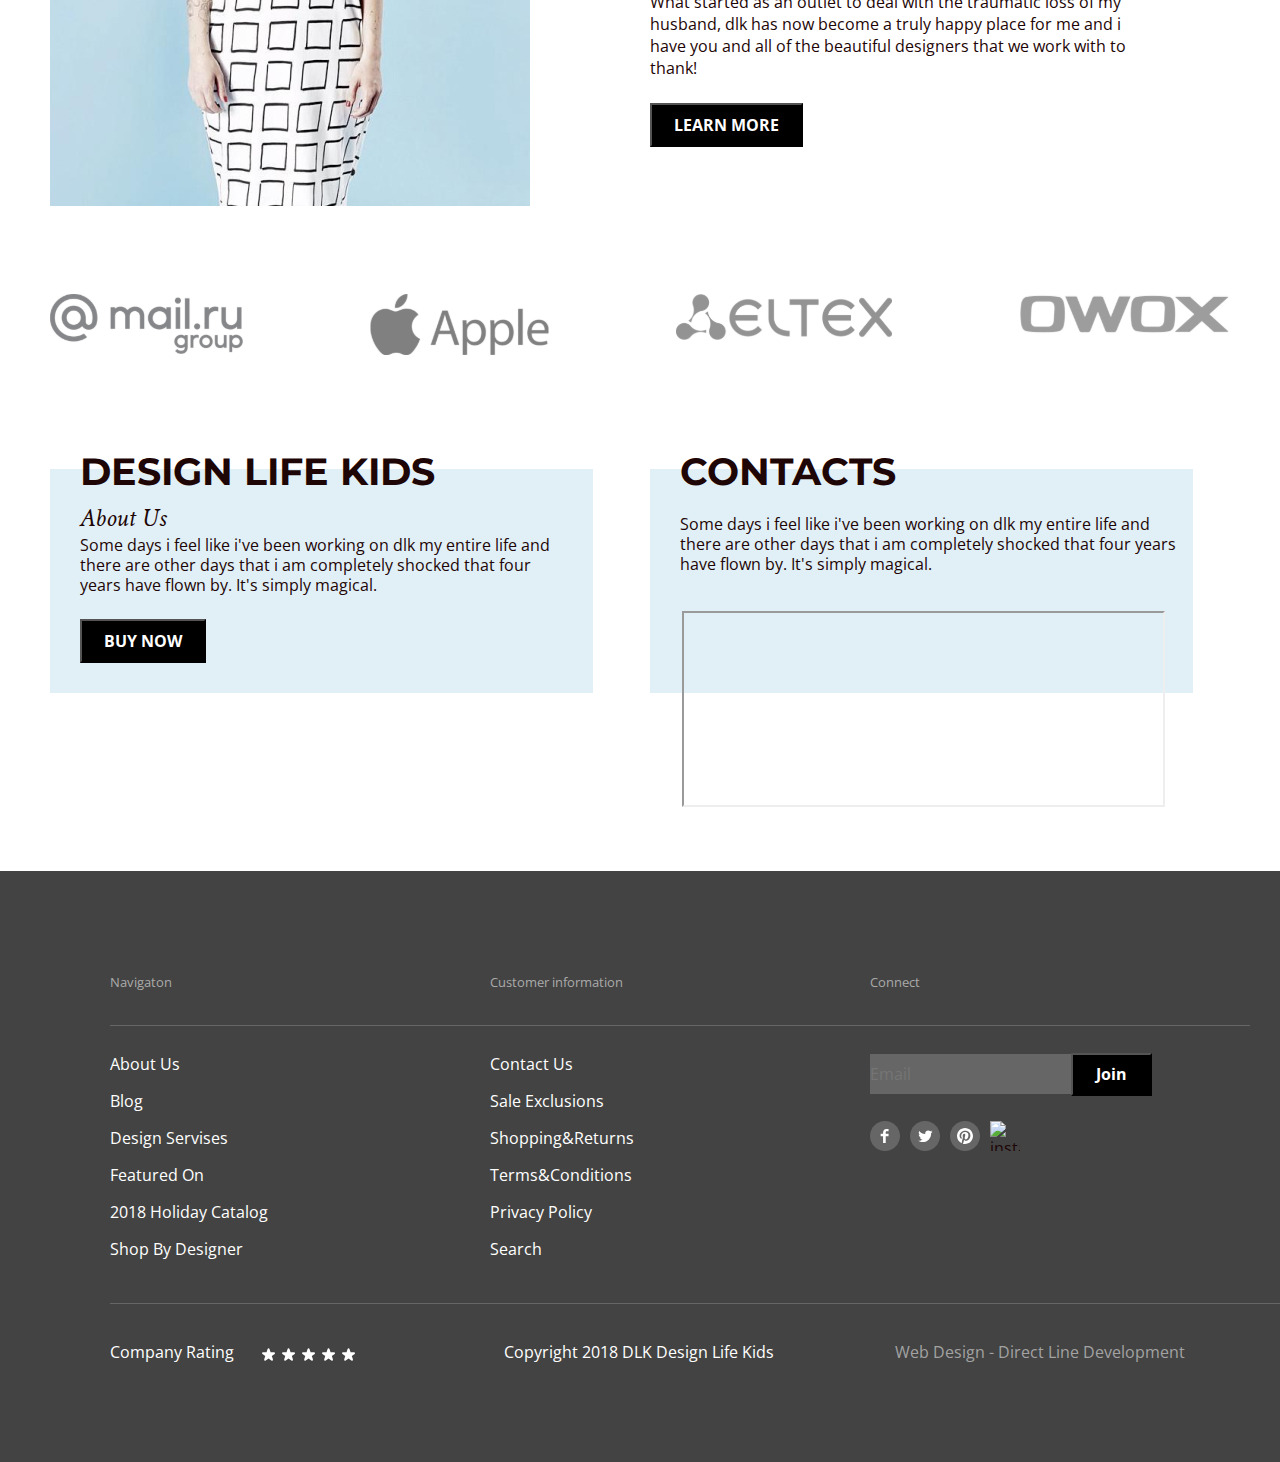
==== commit 6096f0c3: "commit" ====
--- a/index.html
+++ b/index.html
@@ -21,13 +21,13 @@
             <img class="header-logo" src="./icon/logo.svg" alt="logo" width="100" height="52">
         </a>
         <ul class="header__list">
-            <li class="header__list-item header-blog"><a href="./blog.html">BLOG</a></li>
-            <li class="header__list-item header-catalog"><a href="./catalog.html">CATALOG</a></li>
+            <li class="header__list-item header-blog"><a href="./pages/blog.html">BLOG</a></li>
+            <li class="header__list-item header-catalog"><a href="./pages/catalog.html">CATALOG</a></li>
             <li class="header__list-item header-about"><a href="#">ABOUT US</a></li>
         </ul>
         <ul class="header__contact">
             <li><img src="./icon/search.svg" class="header__contact-found" alt="loupe" width="17" height="17"></li>
-            <li class="contact"><a href="./contact.html">CONTACT US</a></li>
+            <li class="contact"><a href="./pages/contact.html">CONTACT US</a></li>
         </ul>
     </header>
     <main>
@@ -55,19 +55,19 @@
                 <ul class="servises__list">
                     <li class="image">
                         <img src="./icon/apparel.svg" alt="APPAREL KIDS" width="280" height="270">
-                        <a class="link-title link-active" href="APPAREL KIDS">APPAREL KIDS</a>
+                        <a class="link-title link-active" href="#">APPAREL KIDS</a>
                     </li>
                     <li class="image">
                         <img src="./icon/holiday.svg" alt="HOLIDAY SHOP" width="280" height="270">
-                        <a class="link-title link-active" href="HOLIDAY SHOP">HOLIDAY SHOP</a>
+                        <a class="link-title link-active" href="#">HOLIDAY SHOP</a>
                     </li>
                     <li class="image">
                         <img src="./icon/toys.svg" alt="TOYS" width="280" height="270">
-                        <a class="link link-active" href="./toys.html">TOYS</a>
+                        <a class="link link-active" href="./pages/toys.html">TOYS</a>
                     </li>
                     <li class="image">
                         <img src="./icon/accessories.svg" alt="ACCESSORIES" width="280" height="270">
-                        <a class="link__accessories link-active" href="ACCESORIES">ACCESSORIES</a>
+                        <a class="link__accessories link-active" href="#">ACCESSORIES</a>
                     </li>
                 </ul>
                 <div class="control">
@@ -132,14 +132,14 @@
     </main>
     <footer class="footer background">
         <div class="container footer__wrap title__footer">
-            <section class="navigaton">
+            <section>
                 <h5 class="title__footer-list">Navigaton</h5>
                 <ul class="nav-item footer__title">
                     <li class="footer__list">
                         <a class="title__footer-list-item" href="#">About Us</a>
                     </li>
                     <li class="footer__list">
-                        <a class="title__footer-list-item" href="./blog.html">Blog</a>
+                        <a class="title__footer-list-item" href="./pages/blog.html">Blog</a>
                     </li>
                     <li class="footer__list">
                         <a class="title__footer-list-item" href="#">Design Servises</a>
@@ -155,11 +155,11 @@
                     </li>
                 </ul>
             </section>
-            <section class="information">
+            <section>
                 <h5 class="title__footer-list">Customer information</h5>
                 <ul class="customer-item footer__title">
                     <li class="footer__list">
-                        <a class="title__footer-list-item" href="/contact.html">Contact Us</a>
+                        <a class="title__footer-list-item" href="./pages/contact.html">Contact Us</a>
                     </li>
                     <li class="footer__list">
                         <a class="title__footer-list-item" href="#">Sale Exclusions</a>
@@ -178,7 +178,7 @@
                     </li>
                 </ul>
             </section>
-            <section class="connect">
+            <section>
                 <h5 class="title__footer-list">Connect</h5>
                 <ul class="connect-item footer__title footer__title-connect">
                     <div>
@@ -187,10 +187,10 @@
                         <button class="btn-footer" type="join">Join</button>
                     </div>
                     <ul class="socials-footer">
-                        <li><a href="#"><img src="./icon/facebook.svg" alt="facebook"></a></li>
-                        <li><a href="https://investor.twitterinc.com/"><img src="./icon/twitter.svg" alt="twitter"></a></li>
-                        <li><a href="https://ru.pinterest.com/"><img src="./icon/pinterest.svg" alt="pinterest"></a></li>
-                        <li><a href="#"><img src="./icon/Instagram.svg" alt="instagram"></a></li>
+                        <li><a class="soc-footer" href="#"><img src="./icon/facebook.svg" width="30" height="30" alt="facebook"></a></li>
+                        <li><a class="soc-footer" href="https://investor.twitterinc.com/"><img src="./icon/twitter.svg" width="30" height="30" alt="twitter"></a></li>
+                        <li><a class="soc-footer" href="https://ru.pinterest.com/"><img src="./icon/pinterest.svg" width="30" height="30" alt="pinterest"></a></li>
+                        <li><a class="soc-footer" href="#"><img src="./icon/instagram.svg" width="30" height="30" alt="instagram"></a></li>
                     </ul>
                 </ul>
             </section>
@@ -215,7 +215,6 @@
             <p class="footer__list-connect">Web Design - Direct Line Development</p>
         </div>
     </footer>
-            
             <section class="popup">
                 <div class="popup__wrapper">
                     <h2 class="hidden">Popup</h2>
--- a/css/common.css
+++ b/css/common.css
@@ -24,7 +24,7 @@
     max-width: max-content;
     color: #FFFFFF;
     background: #000000;
-    margin-top: 20px;
+    margin-top: 24px;
     padding: 9px 22px;
 }
 
@@ -56,6 +56,7 @@
 }
 
 a {
+    cursor: pointer;
     text-decoration: none;
     color: #1E0606;
 }
@@ -71,7 +72,7 @@
 .header {
     display: flex;
     align-items: center;
-    margin-top: 50px;
+    margin-top: 49px;
 }
 
 .header__list {
@@ -81,7 +82,7 @@
 }
 
 .header__list-item {
-    margin-right: 15px;
+    margin-right: 9px;
 }
 
 .header-logo:hover {
@@ -136,13 +137,13 @@
 }
 
 .header__contact-found {
-    margin-right: 24px;
+    margin-right: 29px;
 }
 
 /*Стилизация футера*/
 
 .footer {
-    margin-top: 50px;
+    margin-top: 60px;
     padding: 100px 110px;
 }
 
@@ -169,23 +170,33 @@
     color: #FFFFFF;
 }
 
+.title__footer-list-item:hover {
+    color: #FFFFFF;
+    opacity: 0.5;
+}
+
+.title__footer-list-item:focus {
+    color: #FFFFFF;
+    opacity: 0.2;
+}
+
 .title__footer-list {
     font-weight: 400;
     color: #AAAAAA;
 }
 
 .nav-item {
-    margin-top: 23px;
+    margin-top: 32px;
 }
 
 .customer-item {
-    margin-top: 23px;
+    margin-top: 32px;
 }
 
 .footer__title {
     border-top: 1px solid #666666;
     width: 380px;
-    padding-top: 28px;
+    padding-top: 27px;
 }
 
 .footer__list {
@@ -209,8 +220,18 @@
     color: #A2A2A2;
 }
 
+.footer__list-connect:hover {
+    text-decoration: underline;
+    color: #FFFFFF;
+}
+
+.footer__list-connect:focus {
+    text-decoration: underline;
+    color: #FFFFFF;
+}
+
 .connect-item {
-    margin-top: 23px;
+    margin-top: 32px;
 }
 
 .input__footer {
@@ -222,8 +243,16 @@
 
 .socials-footer {
     display: flex;
-    gap: 5px;
+    gap: 10px;
     margin-top: 25px;
+}
+
+.soc-footer:hover {
+    opacity: 0.5;
+}
+
+.soc-footer:active {
+    opacity: 0.2;
 }
 
 .btn-footer {
@@ -240,8 +269,9 @@
 .footer__inner-wrap {
     display: flex;
     border-top: 1px solid #666666;
+    margin-top: 28px;
     width: 1180px;
-    padding-top: 28px;
+    padding-top: 38px;
 }
 
 .rating__wrap {
--- a/css/style.css
+++ b/css/style.css
@@ -2,10 +2,10 @@
 
 .banner {
     position: relative;
-    height: 411px;
+    height: 372px;
     background-color: #EEE4DB;
     display: flex;
-    margin-top: 95px;
+    margin-top: 131px;
     z-index: 1;
 }
 
@@ -29,7 +29,7 @@
     width: 31px;
     height: 3px;
     margin-left: 31px;
-    margin-bottom: 11px;
+    margin-bottom: 20px;
     background-color: #D6CAC2;
 }
 
@@ -62,7 +62,7 @@
 .title {
     font-family: 'Montserrat';
     font-style: normal;
-    margin-top: 89px;
+    margin-top: 55px;
     width: 307px;
     height: 88px;
 }
@@ -86,19 +86,22 @@
 
 .servises__list {
     display: flex;
+    flex-wrap: nowrap;
 }
 
 .monster {
     position: absolute;
-    top: -41px;
-    left: 385px;
+    top: -59px;
+    left: 446px;
+    width: 636px;
+    height: 431px;
 }
 
 .image {
     position: relative;
-    margin-top: 23px;
-    margin-left: 20px;
-    
+    margin-top: 41px;
+    margin-right: 20px;
+    background: green;
 }
 
 .link-title {
@@ -167,17 +170,18 @@
     font-family: 'Open Sans';
     font-style: normal;
     margin-left: 20px;
-    margin-top: 30px;
+    margin-top: 32px;
     width: 580px;
     height: 44px;
 }
 
 .delivery__content {
-    margin-top: 90px;
+    margin-top: 98px;
 }
 
 .picture {
    margin-top: -500px;
+   background: green;
 }
 
 .content {
@@ -194,7 +198,7 @@
     line-height: 22px;
     width: 480px;
     height: 66px;
-    margin-top: 30px;
+    margin-top: 33px;
 }
 
 .title__over-one {
@@ -205,7 +209,7 @@
     line-height: 22px;
     width: 480px;
     height: 88px;
-    margin-top: 15px;
+    margin-top: 14px;
 }
 
 .subject__content {
@@ -216,11 +220,11 @@
 }
 
 .subject__title-two {
-    margin-top: 22px;
+    margin-top: 29px;
 }
 
 .subject__title-three {
-    margin-top: 30px;
+    margin-top: 20px;
 }
 
 .title__allocator {
@@ -233,7 +237,7 @@
 
 .socials {
     display: flex;
-    margin-top: 30px;
+    margin-top: 44px;
     justify-content: space-between;
 }
 
@@ -243,7 +247,7 @@
 
 .about__text {
     display: flex;
-    margin-top: 90px;
+    margin-top: 114px;
 }
 
 .design {
@@ -265,13 +269,13 @@
 }
 
 .title__about {
-    margin-top: 31px;
+    margin-top: 26px;
     margin-left: 30px;
 }
 
 .button__click {
     margin-left: 30px;
-    margin-bottom: 27px;
+    margin-bottom: 30px;
 }
 
 .contacts {
@@ -281,15 +285,15 @@
 }
 
 .contact__text {
-    width: 483px; 
-    padding: 30px;
+    padding-top: 39px;
+    padding-left: 30px;
 }
 
 .map-widget {
     width: 483px;
     height: 196px;
-    margin-top: -96px;
-    margin-left: 620px;
+    margin-top: -82px;
+    margin-left: 632px;
 }
 
 
@@ -446,7 +450,6 @@
     margin-right: 0.5em;
     background-repeat: no-repeat;
     background-position: center center;
-    background-size: 50% 50%;
 }
 
 .custom-checkbox:checked+label::before {
